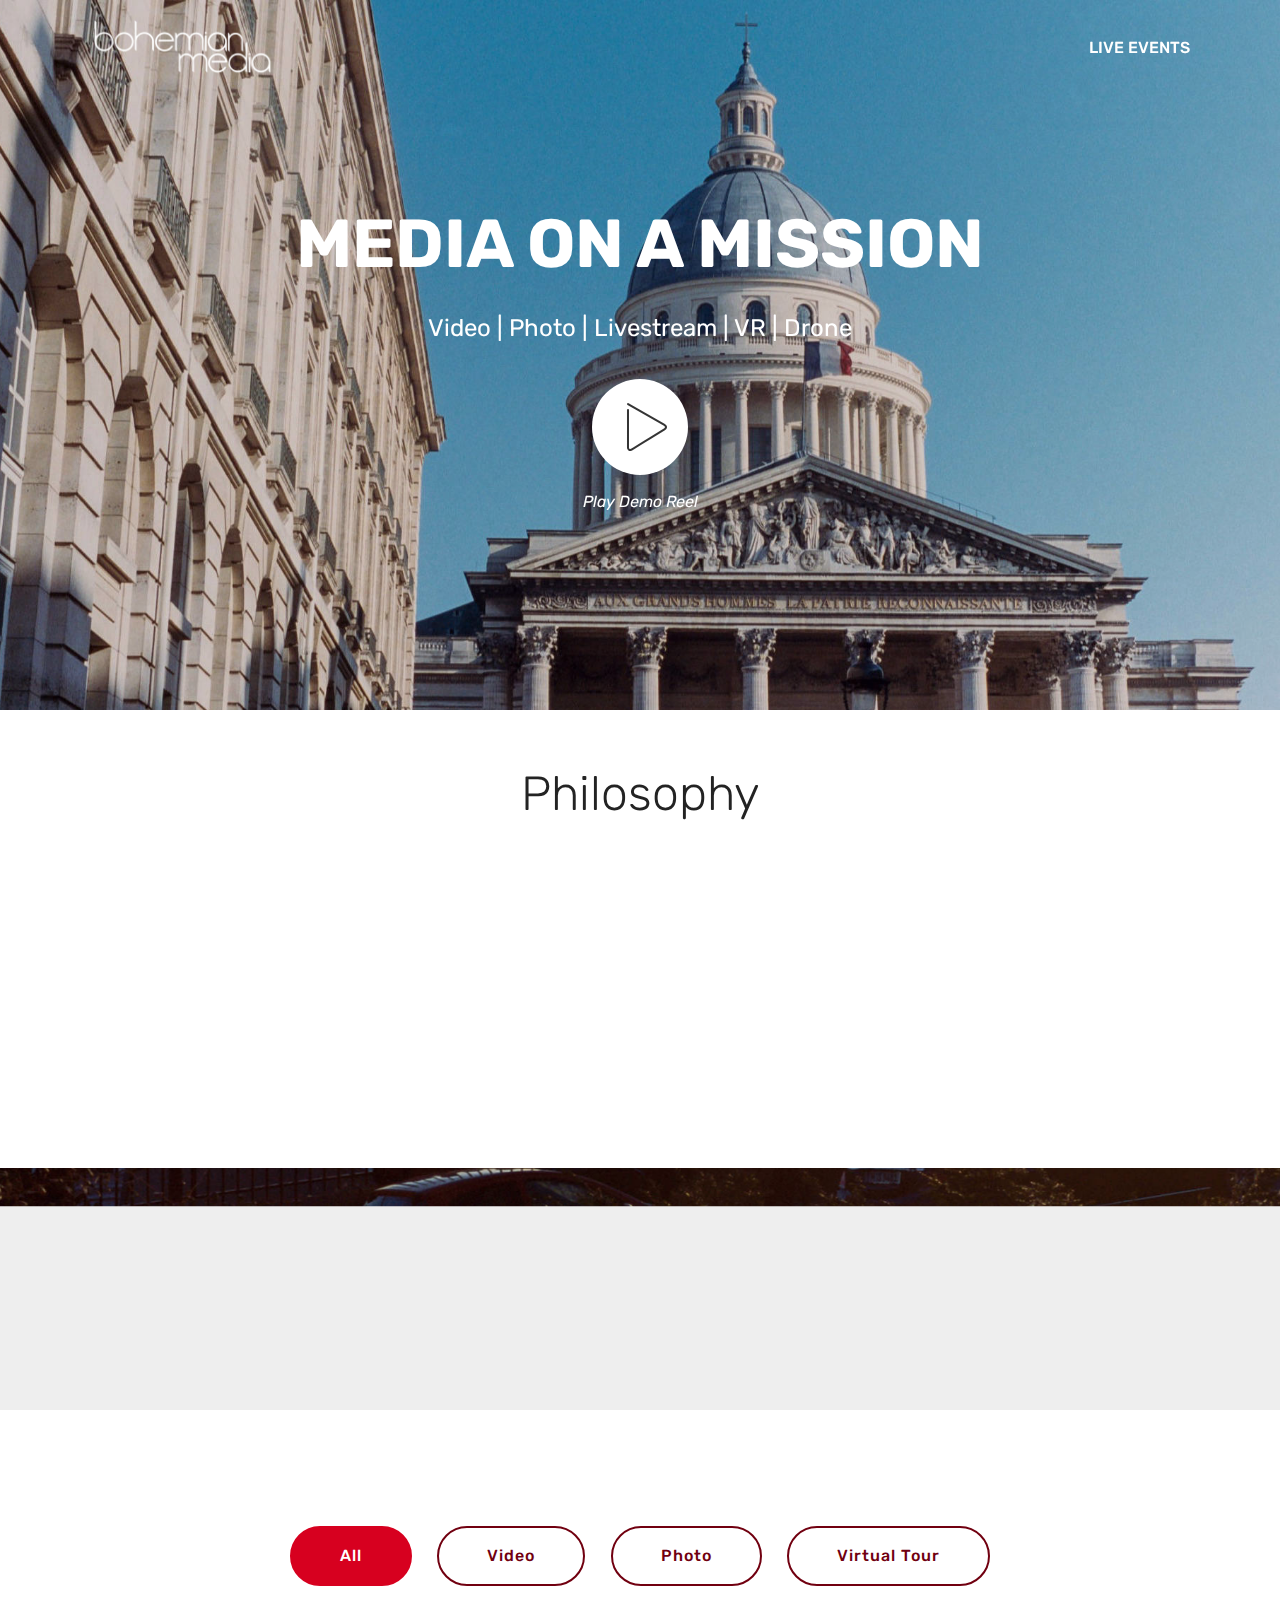
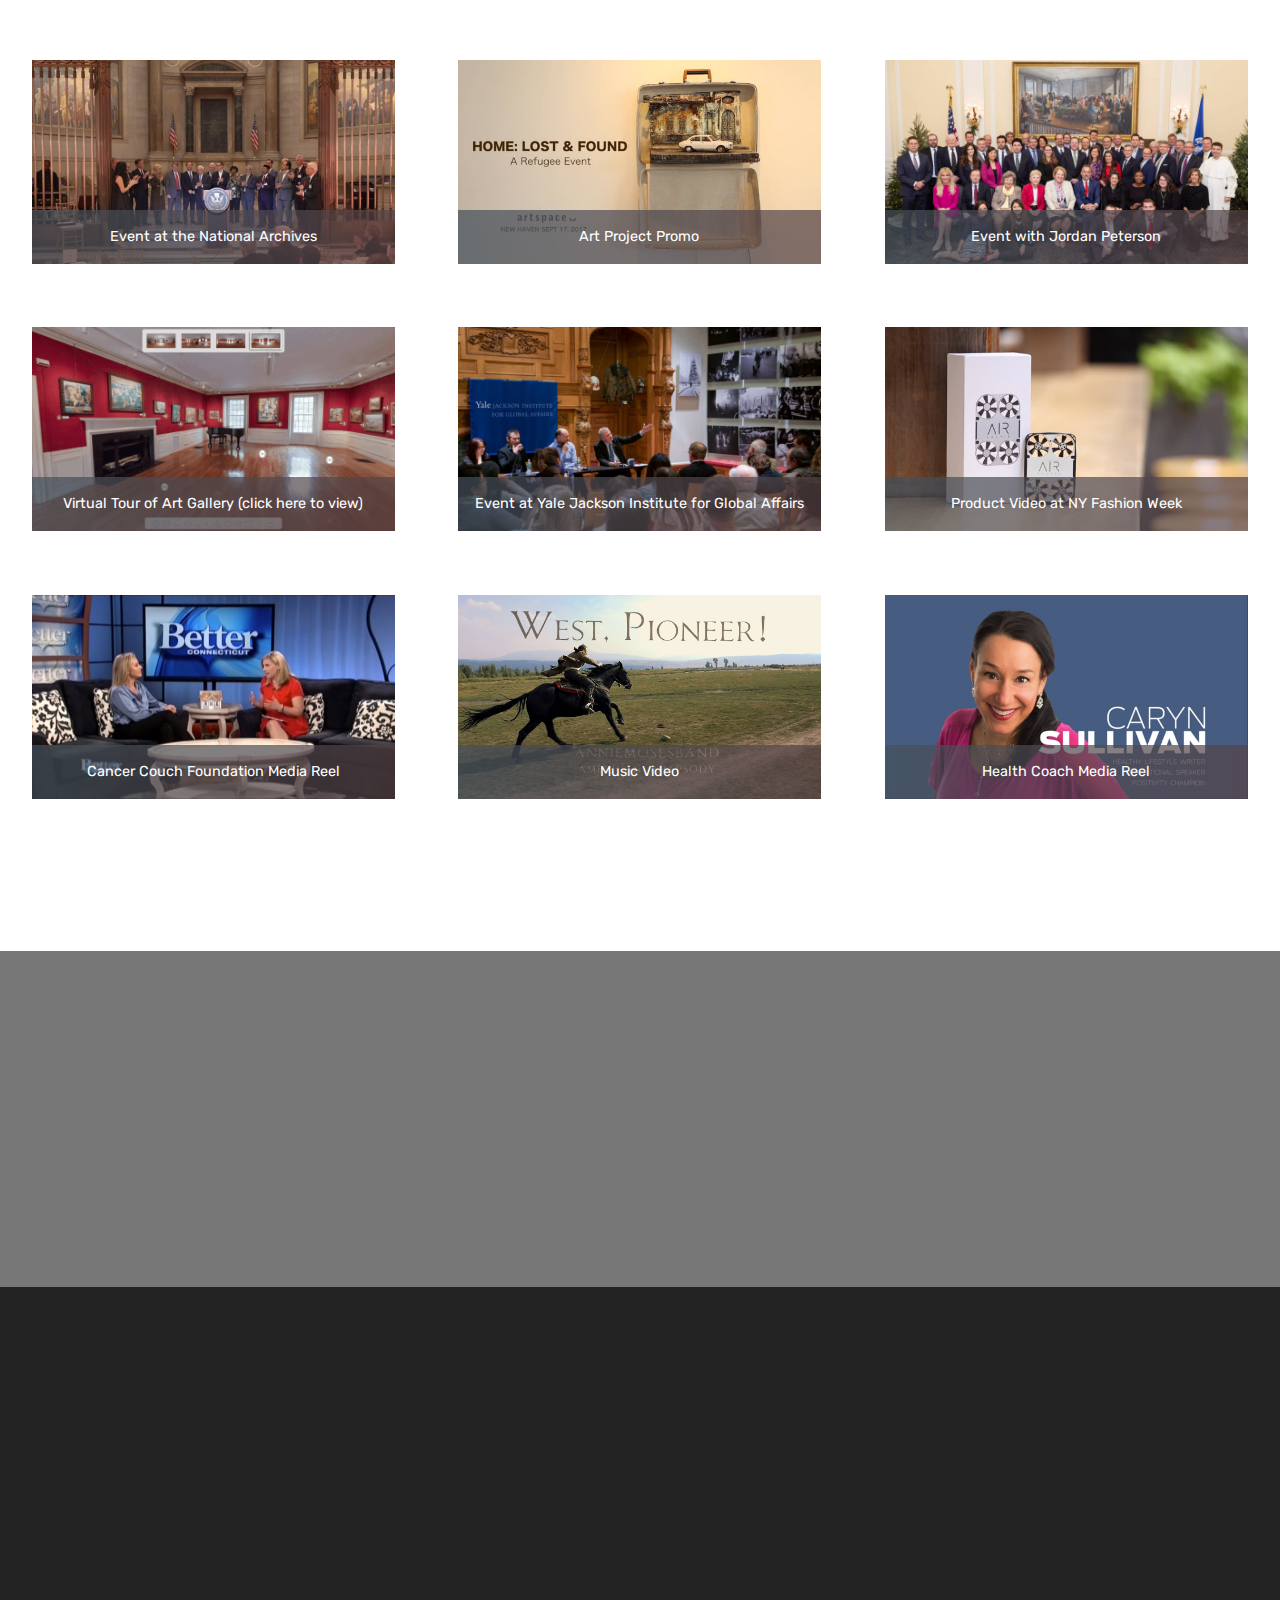
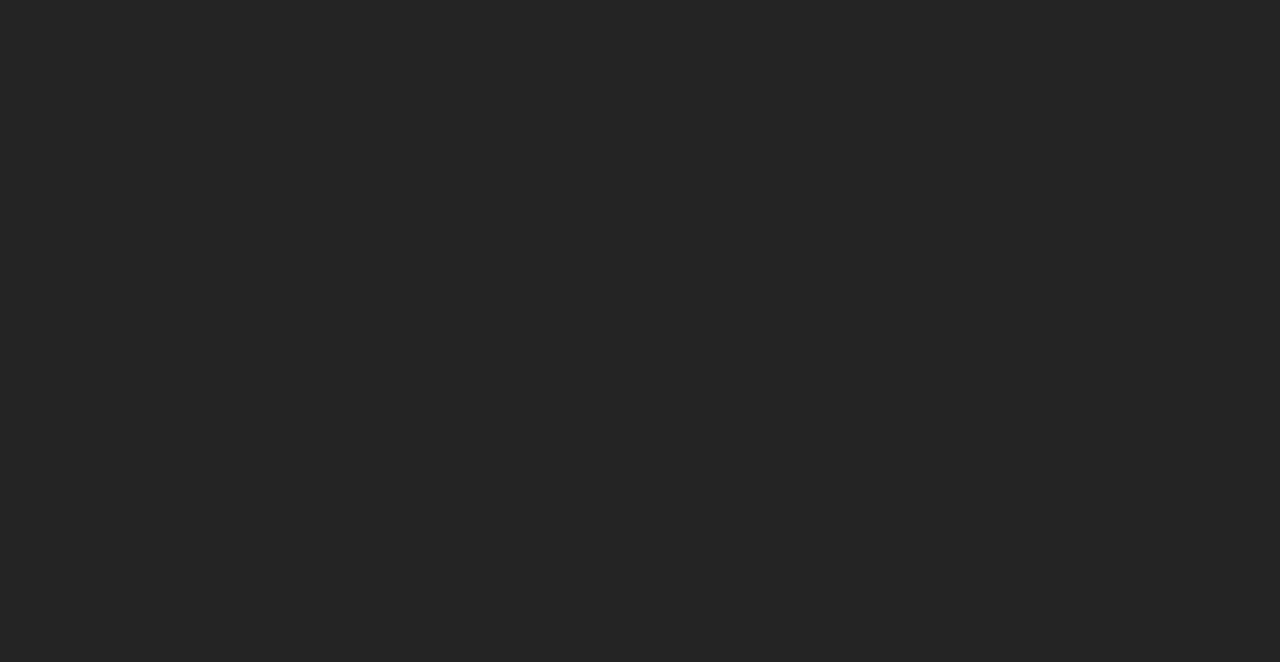
==== index.html @ 390e87e2 "First Commit" ====
<!DOCTYPE html>
<html >
<head>
  <!-- Site made with Mobirise Website Builder v4.9.5, https://mobirise.com -->
  <meta charset="UTF-8">
  <meta http-equiv="X-UA-Compatible" content="IE=edge">
  <meta name="generator" content="Mobirise v4.9.5, mobirise.com">
  <meta name="viewport" content="width=device-width, initial-scale=1, minimum-scale=1">
  <link rel="shortcut icon" href="assets/images/bohemian-media-white-m-416x162.png" type="image/x-icon">
  <meta name="description" content="">
  <title>Bohemian Media</title>
  <link rel="stylesheet" href="assets/web/assets/mobirise-icons-bold/mobirise-icons-bold.css">
  <link rel="stylesheet" href="assets/web/assets/mobirise-icons/mobirise-icons.css">
  <link rel="stylesheet" href="assets/web/assets/mobirise-icons2/mobirise2.css">
  <link rel="stylesheet" href="assets/tether/tether.min.css">
  <link rel="stylesheet" href="assets/bootstrap/css/bootstrap.min.css">
  <link rel="stylesheet" href="assets/bootstrap/css/bootstrap-grid.min.css">
  <link rel="stylesheet" href="assets/bootstrap/css/bootstrap-reboot.min.css">
  <link rel="stylesheet" href="assets/animatecss/animate.min.css">
  <link rel="stylesheet" href="assets/dropdown/css/style.css">
  <link rel="stylesheet" href="assets/socicon/css/styles.css">
  <link rel="stylesheet" href="assets/gdpr-plugin/gdpr-styles.css">
  <link rel="stylesheet" href="assets/theme/css/style.css">
  <link rel="stylesheet" href="assets/gallery/style.css">
  <link rel="stylesheet" href="assets/mobirise/css/mbr-additional.css" type="text/css">
  
  
  
</head>
<body>

<!-- Google Analytics -->
<!-- Global site tag (gtag.js) - Google Analytics -->
<script async src="https://www.googletagmanager.com/gtag/js?id=UA-124903447-1"></script>
<script>
  window.dataLayer = window.dataLayer || [];
  function gtag(){dataLayer.push(arguments);}
  gtag('js', new Date());

  gtag('config', 'UA-124903447-1');
</script>
<!-- /Google Analytics -->


  <section class="menu cid-r23tstbIUQ" once="menu" id="menu1-g">

    

    <nav class="navbar navbar-expand beta-menu navbar-dropdown align-items-center navbar-fixed-top navbar-toggleable-sm bg-color transparent">
        <button class="navbar-toggler navbar-toggler-right" type="button" data-toggle="collapse" data-target="#navbarSupportedContent" aria-controls="navbarSupportedContent" aria-expanded="false" aria-label="Toggle navigation">
            <div class="hamburger">
                <span></span>
                <span></span>
                <span></span>
                <span></span>
            </div>
        </button>
        <div class="menu-logo">
            <div class="navbar-brand">
                <span class="navbar-logo">
                    <a href="http://bohemian.media">
                         <img src="assets/images/bohemian-media-white-m-416x162.png" alt="Mobirise" title="" style="height: 5rem;">
                    </a>
                </span>
                
            </div>
        </div>
        <div class="collapse navbar-collapse" id="navbarSupportedContent">
            <ul class="navbar-nav nav-dropdown nav-right" data-app-modern-menu="true"><li class="nav-item"><a class="nav-link link text-white display-4" href="page1.html" target="_blank">LIVE EVENTS</a></li></ul>
            
        </div>
    </nav>
</section>

<section class="engine"><a href="https://mobirise.info/q">responsive website templates</a></section><section class="header8 cid-reAiSSprkL mbr-parallax-background" id="header8-o">

    

    <div class="mbr-overlay" style="opacity: 0.2; background-color: rgb(18, 5, 5);">
    </div>

    <div class="container align-center">
        <div class="row justify-content-md-center">
            <div class="mbr-white col-md-10">
                <h1 class="mbr-section-title align-center py-2 mbr-bold mbr-fonts-style display-1">MEDIA ON A MISSION</h1>
                <p class="mbr-text align-center py-2 mbr-fonts-style display-5">
                        Video | Photo | Livestream | VR | Drone</p>
                <div class="mbr-media show-modal align-center py-2" data-modal=".modalWindow">
                         <span class="mbr-iconfont mbri-play"></span>
                </div>
                <div class="icon-description align-center font-italic pb-3 mbr-fonts-style display-7">
                        Play Demo Reel</div>
                
            </div>
        </div>
    </div>
    <div>
        <div class="modalWindow" style="display: none;">
            <div class="modalWindow-container">
                <div class="modalWindow-video-container">
                    <div class="modalWindow-video">
                        <iframe width="100%" height="100%" frameborder="0" allowfullscreen="1" data-src="https://vimeo.com/287536852"></iframe>
                    </div>
                    <a class="close" role="button" data-dismiss="modal">
                        <span aria-hidden="true" class="mbri-close mbr-iconfont closeModal"></span>
                        <span class="sr-only">Close</span>
                    </a>
                </div>
            </div>
        </div>
    </div>
</section>

<section class="mbr-section content4 cid-reAteFRHBM" id="content4-p">

    

    <div class="container">
        <div class="media-container-row">
            <div class="title col-12 col-md-8">
                <h2 class="align-center pb-3 mbr-fonts-style display-2">
                    Philosophy</h2>
                
                
            </div>
        </div>
    </div>
</section>

<section class="mbr-section article content1 cid-reCIYVnm8n" id="content1-o">
    
     

    <div class="container">
        <div class="media-container-row">
            <div class="mbr-text col-12 col-md-8 mbr-fonts-style display-7"><p>
                <strong> Great architects</strong>&nbsp;approach each building as a total work of art, where every part is tuned to contribute to the whole – &nbsp;down to the last doorknob. The same is true of filmmakers. Every second of runtime will either reinforce or undermine a film's core message. There is no room for technical errors: audio must be clean and well mixed; exposure must be correct; and color must be consistent. Taken together, every part must serve the whole from the composition of every shot to the rate of cutting, to the sweep of the music. The mastery of filmmaking, then, is the ability to focus on each aspect of the film without occluding the total view of their ensemble.</p></div>
        </div>
    </div>
</section>

<section class="mbr-section content5 cid-reAzquNVSE mbr-parallax-background" id="content5-r">

    

    

    <div class="container">
        <div class="media-container-row">
            <div class="title col-12 col-md-8">
                <h2 class="align-center mbr-bold mbr-white pb-3 mbr-fonts-style display-1">
                    PORTFOLIO</h2>
                
                
                
            </div>
        </div>
    </div>
</section>

<section class="mbr-gallery mbr-slider-carousel cid-r23xBdsDjP" id="gallery3-k">

    

    <div>
        <div><!-- Filter --><div class="mbr-gallery-filter container gallery-filter-active"><ul buttons="0"><li class="mbr-gallery-filter-all"><a class="btn btn-md btn-primary-outline active display-7" href="">All</a></li></ul></div><!-- Gallery --><div class="mbr-gallery-row"><div class="mbr-gallery-layout-default"><div><div><div class="mbr-gallery-item mbr-gallery-item--p4 video-slide" data-video-url="https://player.vimeo.com/video/304505283?title=0&amp;byline=0&amp;portrait=0" data-tags="Video"><div href="#lb-gallery3-k" data-slide-to="0" data-toggle="modal"><div></div><img alt="" src="assets/images/mobirise201908-1114532019-0-2-13-9-50.jpg"><span class="icon-video"></span><span class="mbr-gallery-title mbr-fonts-style display-7">Event at the National Archives</span></div></div><div class="mbr-gallery-item mbr-gallery-item--p4 video-slide" data-video-url="https://vimeo.com/287539675" data-tags="Video"><div href="#lb-gallery3-k" data-slide-to="1" data-toggle="modal"><div></div><img alt="" src="assets/images/2018-7-4-20-33-5-433578.jpg"><span class="icon-video"></span><span class="mbr-gallery-title mbr-fonts-style display-7">Art Project Promo</span></div></div><div class="mbr-gallery-item mbr-gallery-item--p4" data-video-url="false" data-tags="Photo"><div href="#lb-gallery3-k" data-slide-to="2" data-toggle="modal"><img src="assets/images/peterson-group-1-2000x1333-800x450.jpg" alt="" title=""><span class="icon-focus"></span><span class="mbr-gallery-title mbr-fonts-style display-7">Event with Jordan Peterson</span></div></div><div class="mbr-gallery-item mbr-gallery-item--p4" data-video-url="false" data-tags="Virtual Tour"><div href="#lb-gallery3-k" data-slide-to="3" data-toggle="modal"><img src="assets/images/screen-shot-2018-08-31-at-3.13.46-pm-1266x707-800x450.png" alt="" title=""><span class="icon-focus"></span><span class="mbr-gallery-title mbr-fonts-style display-7"><a href="http://svac.davidjoelpratt.com/" target="_blank" class="text-white">Virtual Tour of Art Gallery (click here to view)</a></span></div></div><div class="mbr-gallery-item mbr-gallery-item--p4" data-video-url="false" data-tags="Photo"><div href="#lb-gallery3-k" data-slide-to="4" data-toggle="modal"><img src="assets/images/yale-2-2000x1333-800x450.jpg" alt="" title=""><span class="icon-focus"></span><span class="mbr-gallery-title mbr-fonts-style display-7">Event at Yale Jackson Institute for Global Affairs</span></div></div><div class="mbr-gallery-item mbr-gallery-item--p4 video-slide" data-video-url="https://vimeo.com/287539448" data-tags="Video"><div href="#lb-gallery3-k" data-slide-to="5" data-toggle="modal"><div></div><img alt="" src="assets/images/2018-7-4-20-32-38-913339.jpg"><span class="icon-video"></span><span class="mbr-gallery-title mbr-fonts-style display-7">Product Video at NY Fashion Week</span></div></div><div class="mbr-gallery-item mbr-gallery-item--p4 video-slide" data-video-url="https://vimeo.com/295437249" data-tags="Video"><div href="#lb-gallery3-k" data-slide-to="6" data-toggle="modal"><div></div><img alt="" src="assets/images/mobirise201908-1114532019-0-2-21-55-32.jpg"><span class="icon-video"></span><span class="mbr-gallery-title mbr-fonts-style display-7">Cancer Couch Foundation Media Reel<br></span></div></div><div class="mbr-gallery-item mbr-gallery-item--p4 video-slide" data-video-url="https://www.youtube.com/watch?v=4Ghvgft8qNU" data-tags="Video"><div href="#lb-gallery3-k" data-slide-to="7" data-toggle="modal"><div></div><img alt="" src="assets/images/mobirise201908-1114532019-0-2-22-9-18.jpg"><span class="icon-video"></span><span class="mbr-gallery-title mbr-fonts-style display-7">Music Video</span></div></div><div class="mbr-gallery-item mbr-gallery-item--p4 video-slide" data-video-url="https://vimeo.com/287540379" data-tags="Video"><div href="#lb-gallery3-k" data-slide-to="8" data-toggle="modal"><div></div><img alt="" src="assets/images/2018-7-4-20-33-28-726862.jpg"><span class="icon-video"></span><span class="mbr-gallery-title mbr-fonts-style display-7">Health Coach Media Reel</span></div></div></div></div><div class="clearfix"></div></div></div><!-- Lightbox --><div data-app-prevent-settings="" class="mbr-slider modal fade carousel slide" tabindex="-1" data-keyboard="true" data-interval="false" id="lb-gallery3-k"><div class="modal-dialog"><div class="modal-content"><div class="modal-body"><div class="carousel-inner"><div class="carousel-item video-container"><img src="assets/images/gallery00.jpg" alt="" title=""></div><div class="carousel-item video-container"><img src="assets/images/gallery02.jpg" alt="" title=""></div><div class="carousel-item"><img src="assets/images/peterson-group-1-2000x1333.jpg" alt="" title=""></div><div class="carousel-item"><img src="assets/images/screen-shot-2018-08-31-at-3.13.46-pm-1266x707.png" alt="" title=""></div><div class="carousel-item active"><img src="assets/images/yale-2-2000x1333.jpg" alt="" title=""></div><div class="carousel-item video-container"><img src="assets/images/gallery01.jpg" alt="" title=""></div><div class="carousel-item video-container"><img src="assets/images/peterson-group-1-2000x1333.jpg" alt="" title=""></div><div class="carousel-item video-container"><img src="assets/images/gallery05.jpg" alt="" title=""></div><div class="carousel-item video-container"><img src="assets/images/gallery03.jpg" alt="" title=""></div></div><a class="carousel-control carousel-control-prev" role="button" data-slide="prev" href="#lb-gallery3-k"><span class="mbri-left mbr-iconfont" aria-hidden="true"></span><span class="sr-only">Previous</span></a><a class="carousel-control carousel-control-next" role="button" data-slide="next" href="#lb-gallery3-k"><span class="mbri-right mbr-iconfont" aria-hidden="true"></span><span class="sr-only">Next</span></a><a class="close" href="#" role="button" data-dismiss="modal"><span class="sr-only">Close</span></a></div></div></div></div></div>
    </div>

</section>

<section class="header8 cid-rhjdFvvxyq mbr-parallax-background" id="header8-p">

    

    <div class="mbr-overlay" style="opacity: 0.5; background-color: rgb(0, 0, 0);">
    </div>

    <div class="container align-center">
        <div class="row justify-content-md-center">
            <div class="mbr-white col-md-10">
                <h1 class="mbr-section-title align-center py-2 mbr-bold mbr-fonts-style display-2">
                        SEE HOW OUR RATES COMPARE</h1>
                
                
                
                <div class="mbr-section-btn text-center"><a class="btn btn-md btn-primary display-4" href="https://s3.amazonaws.com/bohemian.media/Bohemian+Media+Rate+Sheet.pdf" target="_blank"><span class="mbrib-download mbr-iconfont mbr-iconfont-btn"></span>RATE SHEET</a></div>
            </div>
        </div>
    </div>
    
</section>

<section class="mbr-section form1 cid-r2kTRdXjKo" id="form1-n">

    

    
    <div class="container">
        <div class="row justify-content-center">
            <div class="title col-12 col-lg-8">
                <h2 class="mbr-section-title align-center pb-3 mbr-fonts-style display-2"><strong>
                    Contact</strong></h2>
                <h3 class="mbr-section-subtitle align-center mbr-light pb-3 mbr-fonts-style display-5">
                    We would love to work with you on your next project. Tell us about it in the form below, and we will create a personalized quote.</h3>
            </div>
        </div>
    </div>
    <div class="container">
        <div class="row justify-content-center">
            <div class="media-container-column col-lg-8" data-form-type="formoid">
                    <div data-form-alert="" hidden="">Thanks for filling out the form!</div>
            
                    <form class="mbr-form" action="https://mobirise.com/" method="post" data-form-title="Mobirise Form"><input type="hidden" name="email" data-form-email="true" value="T42TcruRWDaHLWwCVPvCvfIps0E7H1dXVVXKxOUB4N9rXA3LtvdntQiONLZ7/4fkZ1XRHHIYtN/OHIMUeVccveSlQoruHodaN7OEIskIRuJBtjAT6QrwvYpIQ6WbFlfH">
                        <div class="row row-sm-offset">
                            <div class="col-md-4 multi-horizontal" data-for="name">
                                <div class="form-group">
                                    <label class="form-control-label mbr-fonts-style display-7" for="name-form1-n">Name</label>
                                    <input type="text" class="form-control" name="name" data-form-field="Name" required="" placeholder="Name" id="name-form1-n">
                                </div>
                            </div>
                            <div class="col-md-4 multi-horizontal" data-for="email">
                                <div class="form-group">
                                    <label class="form-control-label mbr-fonts-style display-7" for="email-form1-n">Email</label>
                                    <input type="email" class="form-control" name="email" data-form-field="Email" required="" placeholder="Email" id="email-form1-n">
                                </div>
                            </div>
                            <div class="col-md-4 multi-horizontal" data-for="phone">
                                <div class="form-group">
                                    <label class="form-control-label mbr-fonts-style display-7" for="phone-form1-n">Phone</label>
                                    <input type="tel" class="form-control" name="phone" data-form-field="Phone" placeholder="Phone (optional)" id="phone-form1-n">
                                </div>
                            </div>
                        </div>
                        <div class="form-group" data-for="message">
                            <label class="form-control-label mbr-fonts-style display-7" for="message-form1-n">Message</label>
                            <textarea type="text" class="form-control" name="message" rows="7" data-form-field="Message" placeholder="Message" id="message-form1-n"></textarea>
                        </div>
            
                        <span class="input-group-btn">
                            <button href="" type="submit" class="btn btn-primary btn-form display-4">SEND FORM</button>
                        </span>
                    <span class="gdpr-block "><label><input type="checkbox" name="gdpr" id="gdpr-form1-n" required="">By continiung you agree to our <a href="terms.html">Terms of Service</a> and <a href="policy.html">Privacy Policy</a>.</label></span></form>
            </div>
        </div>
    </div>
</section>

<section once="" class="cid-rhjfzRMoQ4" id="footer7-q">

    

    

    <div class="container">
        <div class="media-container-row align-center mbr-white">
            
            <div class="row social-row">
                <div class="social-list align-right pb-2">
                    
                    
                    
                    
                    
                    
                <div class="soc-item">
                        <a href="https://vimeo.com/bohomedia" target="_blank">
                            <span class="mbr-iconfont mbr-iconfont-social socicon-vimeo socicon"></span>
                        </a>
                    </div><div class="soc-item">
                        <a href="https://www.youtube.com/channel/UCYjRgxqKxXNnij4eRXSwkDg" target="_blank">
                            <span class="mbr-iconfont mbr-iconfont-social socicon-youtube socicon"></span>
                        </a>
                    </div><div class="soc-item">
                        <a href="https://www.facebook.com/pages/Mobirise/1616226671953247" target="_blank">
                            <span class="mbr-iconfont mbr-iconfont-social socicon-instagram socicon"></span>
                        </a>
                    </div></div>
            </div>
            <div class="row row-copirayt">
                <p class="mbr-text mb-0 mbr-fonts-style mbr-white align-center display-7">
                    © Copyright 2019 Bohemian Global Inc - All Rights Reserved
                </p>
            </div>
        </div>
    </div>
</section>


  <script src="assets/web/assets/jquery/jquery.min.js"></script>
  <script src="assets/popper/popper.min.js"></script>
  <script src="assets/tether/tether.min.js"></script>
  <script src="assets/bootstrap/js/bootstrap.min.js"></script>
  <script src="assets/playervimeo/vimeo_player.js"></script>
  <script src="assets/parallax/jarallax.min.js"></script>
  <script src="assets/viewportchecker/jquery.viewportchecker.js"></script>
  <script src="assets/dropdown/js/script.min.js"></script>
  <script src="assets/touchswipe/jquery.touch-swipe.min.js"></script>
  <script src="assets/masonry/masonry.pkgd.min.js"></script>
  <script src="assets/imagesloaded/imagesloaded.pkgd.min.js"></script>
  <script src="assets/bootstrapcarouselswipe/bootstrap-carousel-swipe.js"></script>
  <script src="assets/vimeoplayer/jquery.mb.vimeo_player.js"></script>
  <script src="assets/smoothscroll/smooth-scroll.js"></script>
  <script src="assets/theme/js/script.js"></script>
  <script src="assets/slidervideo/script.js"></script>
  <script src="assets/gallery/player.min.js"></script>
  <script src="assets/gallery/script.js"></script>
  <script src="assets/formoid/formoid.min.js"></script>
  
  
  <input name="animation" type="hidden">
  </body>
</html>
---- assets/web/assets/mobirise-icons-bold/mobirise-icons-bold.css ----
@font-face {
  font-family: 'mobirise-icons-bold';
  src:  url('mobirise-icons-bold.eot?m1l4yr');
  src:  url('mobirise-icons-bold.eot?m1l4yr#iefix') format('embedded-opentype'),
    url('mobirise-icons-bold.ttf?m1l4yr') format('truetype'),
    url('mobirise-icons-bold.woff?m1l4yr') format('woff'),
    url('mobirise-icons-bold.svg?m1l4yr#mobirise-icons-bold') format('svg');
  font-weight: normal;
  font-style: normal;
}

[class^="mbrib-"], [class*="mbrib-"] {
  /* use !important to prevent issues with browser extensions that change fonts */
  font-family: 'mobirise-icons-bold' !important;
  speak: none;
  font-style: normal;
  font-weight: normal;
  font-variant: normal;
  text-transform: none;
  line-height: 1;

  /* Better Font Rendering =========== */
  -webkit-font-smoothing: antialiased;
  -moz-osx-font-smoothing: grayscale;
}

.mbrib-add-submenu:before {
  content: "\e900";
}
.mbrib-alert:before {
  content: "\e901";
}
.mbrib-align-center:before {
  content: "\e902";
}
.mbrib-align-justify:before {
  content: "\e903";
}
.mbrib-align-left:before {
  content: "\e904";
}
.mbrib-align-right:before {
  content: "\e905";
}
.mbrib-android:before {
  content: "\e906";
}
.mbrib-apple:before {
  content: "\e907";
}
.mbrib-arrow-down:before {
  content: "\e908";
}
.mbrib-arrow-next:before {
  content: "\e909";
}
.mbrib-arrow-prev:before {
  content: "\e90a";
}
.mbrib-arrow-up:before {
  content: "\e90b";
}
.mbrib-bold:before {
  content: "\e90c";
}
.mbrib-bookmark:before {
  content: "\e90d";
}
.mbrib-bootstrap:before {
  content: "\e90e";
}
.mbrib-briefcase:before {
  content: "\e90f";
}
.mbrib-browse:before {
  content: "\e910";
}
.mbrib-bulleted-list:before {
  content: "\e911";
}
.mbrib-calendar:before {
  content: "\e912";
}
.mbrib-camera:before {
  content: "\e913";
}
.mbrib-cart-add:before {
  content: "\e914";
}
.mbrib-cart-full:before {
  content: "\e915";
}
.mbrib-cash:before {
  content: "\e916";
}
.mbrib-change-style:before {
  content: "\e917";
}
.mbrib-chat:before {
  content: "\e918";
}
.mbrib-clock:before {
  content: "\e919";
}
.mbrib-close:before {
  content: "\e91a";
}
.mbrib-cloud:before {
  content: "\e91b";
}
.mbrib-code:before {
  content: "\e91c";
}
.mbrib-contact-form:before {
  content: "\e91d";
}
.mbrib-credit-card:before {
  content: "\e91e";
}
.mbrib-cursor-click:before {
  content: "\e91f";
}
.mbrib-cust-feedback:before {
  content: "\e920";
}
.mbrib-database:before {
  content: "\e921";
}
.mbrib-delivery:before {
  content: "\e922";
}
.mbrib-desktop:before {
  content: "\e923";
}
.mbrib-devices:before {
  content: "\e924";
}
.mbrib-down:before {
  content: "\e925";
}
.mbrib-download:before {
  content: "\e926";
}
.mbrib-drag-n-drop:before {
  content: "\e927";
}
.mbrib-drag-n-drop2:before {
  content: "\e928";
}
.mbrib-edit:before {
  content: "\e929";
}
.mbrib-edit2:before {
  content: "\e92a";
}
.mbrib-error:before {
  content: "\e92b";
}
.mbrib-extension:before {
  content: "\e92c";
}
.mbrib-features:before {
  content: "\e92d";
}
.mbrib-file:before {
  content: "\e92e";
}
.mbrib-flag:before {
  content: "\e92f";
}
.mbrib-folder:before {
  content: "\e930";
}
.mbrib-gift:before {
  content: "\e931";
}
.mbrib-github:before {
  content: "\e932";
}
.mbrib-globe-2:before {
  content: "\e933";
}
.mbrib-globe:before {
  content: "\e934";
}
.mbrib-growing-chart:before {
  content: "\e935";
}
.mbrib-hearth:before {
  content: "\e936";
}
.mbrib-help:before {
  content: "\e937";
}
.mbrib-home:before {
  content: "\e938";
}
.mbrib-hot-cup:before {
  content: "\e939";
}
.mbrib-idea:before {
  content: "\e93a";
}
.mbrib-image-gallery:before {
  content: "\e93b";
}
.mbrib-image-slider:before {
  content: "\e93c";
}
.mbrib-info:before {
  content: "\e93d";
}
.mbrib-italic:before {
  content: "\e93e";
}
.mbrib-key:before {
  content: "\e93f";
}
.mbrib-laptop:before {
  content: "\e940";
}
.mbrib-layers:before {
  content: "\e941";
}
.mbrib-left-right:before {
  content: "\e942";
}
.mbrib-left:before {
  content: "\e943";
}
.mbrib-letter:before {
  content: "\e944";
}
.mbrib-like:before {
  content: "\e945";
}
.mbrib-link:before {
  content: "\e946";
}
.mbrib-lock:before {
  content: "\e947";
}
.mbrib-login:before {
  content: "\e948";
}
.mbrib-logout:before {
  content: "\e949";
}
.mbrib-magic-stick:before {
  content: "\e94a";
}
.mbrib-map-pin:before {
  content: "\e94b";
}
.mbrib-menu:before {
  content: "\e94c";
}
.mbrib-mobile:before {
  content: "\e94d";
}
.mbrib-mobile2:before {
  content: "\e94e";
}
.mbrib-mobirise:before {
  content: "\e94f";
}
.mbrib-more-horizontal:before {
  content: "\e950";
}
.mbrib-more-vertical:before {
  content: "\e951";
}
.mbrib-music:before {
  content: "\e952";
}
.mbrib-new-file:before {
  content: "\e953";
}
.mbrib-numbered-list:before {
  content: "\e954";
}
.mbrib-opened-folder:before {
  content: "\e955";
}
.mbrib-pages:before {
  content: "\e956";
}
.mbrib-paper-plane:before {
  content: "\e957";
}
.mbrib-paperclip:before {
  content: "\e958";
}
.mbrib-photo:before {
  content: "\e959";
}
.mbrib-photos:before {
  content: "\e95a";
}
.mbrib-pin:before {
  content: "\e95b";
}
.mbrib-play:before {
  content: "\e95c";
}
.mbrib-plus:before {
  content: "\e95d";
}
.mbrib-preview:before {
  content: "\e95e";
}
.mbrib-print:before {
  content: "\e95f";
}
.mbrib-protect:before {
  content: "\e960";
}
.mbrib-question:before {
  content: "\e961";
}
.mbrib-quote-left:before {
  content: "\e962";
}
.mbrib-quote-right:before {
  content: "\e963";
}
.mbrib-redo:before {
  content: "\e964";
}
.mbrib-refresh:before {
  content: "\e965";
}
.mbrib-responsive:before {
  content: "\e966";
}
.mbrib-right:before {
  content: "\e967";
}
.mbrib-rocket:before {
  content: "\e968";
}
.mbrib-sad-face:before {
  content: "\e969";
}
.mbrib-sale:before {
  content: "\e96a";
}
.mbrib-save:before {
  content: "\e96b";
}
.mbrib-search:before {
  content: "\e96c";
}
.mbrib-setting:before {
  content: "\e96d";
}
.mbrib-setting2:before {
  content: "\e96e";
}
.mbrib-setting3:before {
  content: "\e96f";
}
.mbrib-share:before {
  content: "\e970";
}
.mbrib-shopping-bag:before {
  content: "\e971";
}
.mbrib-shopping-basket:before {
  content: "\e972";
}
.mbrib-shopping-cart:before {
  content: "\e973";
}
.mbrib-sites:before {
  content: "\e974";
}
.mbrib-smile-face:before {
  content: "\e975";
}
.mbrib-speed:before {
  content: "\e976";
}
.mbrib-star:before {
  content: "\e977";
}
.mbrib-success:before {
  content: "\e978";
}
.mbrib-sun:before {
  content: "\e979";
}
.mbrib-sun2:before {
  content: "\e97a";
}
.mbrib-tablet-vertical:before {
  content: "\e97b";
}
.mbrib-tablet:before {
  content: "\e97c";
}
.mbrib-target:before {
  content: "\e97d";
}
.mbrib-timer:before {
  content: "\e97e";
}
.mbrib-to-ftp:before {
  content: "\e97f";
}
.mbrib-to-local-drive:before {
  content: "\e980";
}
.mbrib-touch-swipe:before {
  content: "\e981";
}
.mbrib-touch:before {
  content: "\e982";
}
.mbrib-trash:before {
  content: "\e983";
}
.mbrib-underline:before {
  content: "\e984";
}
.mbrib-undo:before {
  content: "\e985";
}
.mbrib-unlink:before {
  content: "\e986";
}
.mbrib-unlock:before {
  content: "\e987";
}
.mbrib-up-down:before {
  content: "\e988";
}
.mbrib-up:before {
  content: "\e989";
}
.mbrib-update:before {
  content: "\e98a";
}
.mbrib-upload:before {
  content: "\e98b";
}
.mbrib-user:before {
  content: "\e98c";
}
.mbrib-user2:before {
  content: "\e98d";
}
.mbrib-users:before {
  content: "\e98e";
}
.mbrib-video-play:before {
  content: "\e98f";
}
.mbrib-video:before {
  content: "\e990";
}
.mbrib-watch:before {
  content: "\e991";
}
.mbrib-website-theme:before {
  content: "\e992";
}
.mbrib-wifi:before {
  content: "\e993";
}
.mbrib-windows:before {
  content: "\e994";
}
.mbrib-zoom-out:before {
  content: "\e995";
}
---- assets/web/assets/mobirise-icons/mobirise-icons.css ----
@font-face {
  font-family: 'MobiriseIcons';
  src:  url('mobirise-icons.eot?spat4u');
  src:  url('mobirise-icons.eot?spat4u#iefix') format('embedded-opentype'),
    url('mobirise-icons.ttf?spat4u') format('truetype'),
    url('mobirise-icons.woff?spat4u') format('woff'),
    url('mobirise-icons.svg?spat4u#MobiriseIcons') format('svg');
  font-weight: normal;
  font-style: normal;
}

[class^="mbri-"], [class*=" mbri-"] {
  /* use !important to prevent issues with browser extensions that change fonts */
  font-family: MobiriseIcons !important;
  speak: none;
  font-style: normal;
  font-weight: normal;
  font-variant: normal;
  text-transform: none;
  line-height: 1;

  /* Better Font Rendering =========== */
  -webkit-font-smoothing: antialiased;
  -moz-osx-font-smoothing: grayscale;
}

.mbri-add-submenu:before {
  content: "\e900";
}
.mbri-alert:before {
  content: "\e901";
}
.mbri-align-center:before {
  content: "\e902";
}
.mbri-align-justify:before {
  content: "\e903";
}
.mbri-align-left:before {
  content: "\e904";
}
.mbri-align-right:before {
  content: "\e905";
}
.mbri-android:before {
  content: "\e906";
}
.mbri-apple:before {
  content: "\e907";
}
.mbri-arrow-down:before {
  content: "\e908";
}
.mbri-arrow-next:before {
  content: "\e909";
}
.mbri-arrow-prev:before {
  content: "\e90a";
}
.mbri-arrow-up:before {
  content: "\e90b";
}
.mbri-bold:before {
  content: "\e90c";
}
.mbri-bookmark:before {
  content: "\e90d";
}
.mbri-bootstrap:before {
  content: "\e90e";
}
.mbri-briefcase:before {
  content: "\e90f";
}
.mbri-browse:before {
  content: "\e910";
}
.mbri-bulleted-list:before {
  content: "\e911";
}
.mbri-calendar:before {
  content: "\e912";
}
.mbri-camera:before {
  content: "\e913";
}
.mbri-cart-add:before {
  content: "\e914";
}
.mbri-cart-full:before {
  content: "\e915";
}
.mbri-cash:before {
  content: "\e916";
}
.mbri-change-style:before {
  content: "\e917";
}
.mbri-chat:before {
  content: "\e918";
}
.mbri-clock:before {
  content: "\e919";
}
.mbri-close:before {
  content: "\e91a";
}
.mbri-cloud:before {
  content: "\e91b";
}
.mbri-code:before {
  content: "\e91c";
}
.mbri-contact-form:before {
  content: "\e91d";
}
.mbri-credit-card:before {
  content: "\e91e";
}
.mbri-cursor-click:before {
  content: "\e91f";
}
.mbri-cust-feedback:before {
  content: "\e920";
}
.mbri-database:before {
  content: "\e921";
}
.mbri-delivery:before {
  content: "\e922";
}
.mbri-desktop:before {
  content: "\e923";
}
.mbri-devices:before {
  content: "\e924";
}
.mbri-down:before {
  content: "\e925";
}
.mbri-download:before {
  content: "\e989";
}
.mbri-drag-n-drop:before {
  content: "\e927";
}
.mbri-drag-n-drop2:before {
  content: "\e928";
}
.mbri-edit:before {
  content: "\e929";
}
.mbri-edit2:before {
  content: "\e92a";
}
.mbri-error:before {
  content: "\e92b";
}
.mbri-extension:before {
  content: "\e92c";
}
.mbri-features:before {
  content: "\e92d";
}
.mbri-file:before {
  content: "\e92e";
}
.mbri-flag:before {
  content: "\e92f";
}
.mbri-folder:before {
  content: "\e930";
}
.mbri-gift:before {
  content: "\e931";
}
.mbri-github:before {
  content: "\e932";
}
.mbri-globe:before {
  content: "\e933";
}
.mbri-globe-2:before {
  content: "\e934";
}
.mbri-growing-chart:before {
  content: "\e935";
}
.mbri-hearth:before {
  content: "\e936";
}
.mbri-help:before {
  content: "\e937";
}
.mbri-home:before {
  content: "\e938";
}
.mbri-hot-cup:before {
  content: "\e939";
}
.mbri-idea:before {
  content: "\e93a";
}
.mbri-image-gallery:before {
  content: "\e93b";
}
.mbri-image-slider:before {
  content: "\e93c";
}
.mbri-info:before {
  content: "\e93d";
}
.mbri-italic:before {
  content: "\e93e";
}
.mbri-key:before {
  content: "\e93f";
}
.mbri-laptop:before {
  content: "\e940";
}
.mbri-layers:before {
  content: "\e941";
}
.mbri-left-right:before {
  content: "\e942";
}
.mbri-left:before {
  content: "\e943";
}
.mbri-letter:before {
  content: "\e944";
}
.mbri-like:before {
  content: "\e945";
}
.mbri-link:before {
  content: "\e946";
}
.mbri-lock:before {
  content: "\e947";
}
.mbri-login:before {
  content: "\e948";
}
.mbri-logout:before {
  content: "\e949";
}
.mbri-magic-stick:before {
  content: "\e94a";
}
.mbri-map-pin:before {
  content: "\e94b";
}
.mbri-menu:before {
  content: "\e94c";
}
.mbri-mobile:before {
  content: "\e94d";
}
.mbri-mobile2:before {
  content: "\e94e";
}
.mbri-mobirise:before {
  content: "\e94f";
}
.mbri-more-horizontal:before {
  content: "\e950";
}
.mbri-more-vertical:before {
  content: "\e951";
}
.mbri-music:before {
  content: "\e952";
}
.mbri-new-file:before {
  content: "\e953";
}
.mbri-numbered-list:before {
  content: "\e954";
}
.mbri-opened-folder:before {
  content: "\e955";
}
.mbri-pages:before {
  content: "\e956";
}
.mbri-paper-plane:before {
  content: "\e957";
}
.mbri-paperclip:before {
  content: "\e958";
}
.mbri-photo:before {
  content: "\e959";
}
.mbri-photos:before {
  content: "\e95a";
}
.mbri-pin:before {
  content: "\e95b";
}
.mbri-play:before {
  content: "\e95c";
}
.mbri-plus:before {
  content: "\e95d";
}
.mbri-preview:before {
  content: "\e95e";
}
.mbri-print:before {
  content: "\e95f";
}
.mbri-protect:before {
  content: "\e960";
}
.mbri-question:before {
  content: "\e961";
}
.mbri-quote-left:before {
  content: "\e962";
}
.mbri-quote-right:before {
  content: "\e963";
}
.mbri-refresh:before {
  content: "\e964";
}
.mbri-responsive:before {
  content: "\e965";
}
.mbri-right:before {
  content: "\e966";
}
.mbri-rocket:before {
  content: "\e967";
}
.mbri-sad-face:before {
  content: "\e968";
}
.mbri-sale:before {
  content: "\e969";
}
.mbri-save:before {
  content: "\e96a";
}
.mbri-search:before {
  content: "\e96b";
}
.mbri-setting:before {
  content: "\e96c";
}
.mbri-setting2:before {
  content: "\e96d";
}
.mbri-setting3:before {
  content: "\e96e";
}
.mbri-share:before {
  content: "\e96f";
}
.mbri-shopping-bag:before {
  content: "\e970";
}
.mbri-shopping-basket:before {
  content: "\e971";
}
.mbri-shopping-cart:before {
  content: "\e972";
}
.mbri-sites:before {
  content: "\e973";
}
.mbri-smile-face:before {
  content: "\e974";
}
.mbri-speed:before {
  content: "\e975";
}
.mbri-star:before {
  content: "\e976";
}
.mbri-success:before {
  content: "\e977";
}
.mbri-sun:before {
  content: "\e978";
}
.mbri-sun2:before {
  content: "\e979";
}
.mbri-tablet:before {
  content: "\e97a";
}
.mbri-tablet-vertical:before {
  content: "\e97b";
}
.mbri-target:before {
  content: "\e97c";
}
.mbri-timer:before {
  content: "\e97d";
}
.mbri-to-ftp:before {
  content: "\e97e";
}
.mbri-to-local-drive:before {
  content: "\e97f";
}
.mbri-touch-swipe:before {
  content: "\e980";
}
.mbri-touch:before {
  content: "\e981";
}
.mbri-trash:before {
  content: "\e982";
}
.mbri-underline:before {
  content: "\e983";
}
.mbri-unlink:before {
  content: "\e984";
}
.mbri-unlock:before {
  content: "\e985";
}
.mbri-up-down:before {
  content: "\e986";
}
.mbri-up:before {
  content: "\e987";
}
.mbri-update:before {
  content: "\e988";
}
.mbri-upload:before {
 content: "\e926"; 
}
.mbri-user:before {
  content: "\e98a";
}
.mbri-user2:before {
  content: "\e98b";
}
.mbri-users:before {
  content: "\e98c";
}
.mbri-video:before {
  content: "\e98d";
}
.mbri-video-play:before {
  content: "\e98e";
}
.mbri-watch:before {
  content: "\e98f";
}
.mbri-website-theme:before {
  content: "\e990";
}
.mbri-wifi:before {
  content: "\e991";
}
.mbri-windows:before {
  content: "\e992";
}
.mbri-zoom-out:before {
  content: "\e993";
}
.mbri-redo:before {
  content: "\e994";
}
.mbri-undo:before {
  content: "\e995";
}
---- assets/web/assets/mobirise-icons2/mobirise2.css ----
@font-face {
  font-family: 'Moririse2';
  src:  url('mobirise2.eot?f2bix4');
  src:  url('mobirise2.eot?f2bix4#iefix') format('embedded-opentype'),
    url('mobirise2.ttf?f2bix4') format('truetype'),
    url('mobirise2.woff?f2bix4') format('woff'),
    url('mobirise2.svg?f2bix4#mobirise2') format('svg');
  font-weight: normal;
  font-style: normal;
}

[class^="mobi-"], [class*=" mobi-"] {
  /* use !important to prevent issues with browser extensions that change fonts */
  font-family: 'Moririse2' !important;
  speak: none;
  font-style: normal;
  font-weight: normal;
  font-variant: normal;
  text-transform: none;
  line-height: 1;

  /* Better Font Rendering =========== */
  -webkit-font-smoothing: antialiased;
  -moz-osx-font-smoothing: grayscale;
}

.mobi-mbri-add-submenu:before {
  content: "\e900";
}
.mobi-mbri-alert:before {
  content: "\e901";
}
.mobi-mbri-align-center:before {
  content: "\e902";
}
.mobi-mbri-align-justify:before {
  content: "\e903";
}
.mobi-mbri-align-left:before {
  content: "\e904";
}
.mobi-mbri-align-right:before {
  content: "\e905";
}
.mobi-mbri-android:before {
  content: "\e906";
}
.mobi-mbri-apple:before {
  content: "\e907";
}
.mobi-mbri-arrow-down:before {
  content: "\e908";
}
.mobi-mbri-arrow-next:before {
  content: "\e909";
}
.mobi-mbri-arrow-prev:before {
  content: "\e90a";
}
.mobi-mbri-arrow-up:before {
  content: "\e90b";
}
.mobi-mbri-bold:before {
  content: "\e90c";
}
.mobi-mbri-bookmark:before {
  content: "\e90d";
}
.mobi-mbri-bootstrap:before {
  content: "\e90e";
}
.mobi-mbri-briefcase:before {
  content: "\e90f";
}
.mobi-mbri-browse:before {
  content: "\e910";
}
.mobi-mbri-bulleted-list:before {
  content: "\e911";
}
.mobi-mbri-calendar:before {
  content: "\e912";
}
.mobi-mbri-camera:before {
  content: "\e913";
}
.mobi-mbri-cart-add:before {
  content: "\e914";
}
.mobi-mbri-cart-full:before {
  content: "\e915";
}
.mobi-mbri-cash:before {
  content: "\e916";
}
.mobi-mbri-change-style:before {
  content: "\e917";
}
.mobi-mbri-chat:before {
  content: "\e918";
}
.mobi-mbri-clock:before {
  content: "\e919";
}
.mobi-mbri-close:before {
  content: "\e91a";
}
.mobi-mbri-cloud:before {
  content: "\e91b";
}
.mobi-mbri-code:before {
  content: "\e91c";
}
.mobi-mbri-contact-form:before {
  content: "\e91d";
}
.mobi-mbri-credit-card:before {
  content: "\e91e";
}
.mobi-mbri-cursor-click:before {
  content: "\e91f";
}
.mobi-mbri-cust-feedback:before {
  content: "\e920";
}
.mobi-mbri-database:before {
  content: "\e921";
}
.mobi-mbri-delivery:before {
  content: "\e922";
}
.mobi-mbri-desktop:before {
  content: "\e923";
}
.mobi-mbri-devices:before {
  content: "\e924";
}
.mobi-mbri-down:before {
  content: "\e925";
}
.mobi-mbri-download-2:before {
  content: "\e926";
}
.mobi-mbri-download:before {
  content: "\e927";
}
.mobi-mbri-drag-n-drop-2:before {
  content: "\e928";
}
.mobi-mbri-drag-n-drop:before {
  content: "\e929";
}
.mobi-mbri-edit-2:before {
  content: "\e92a";
}
.mobi-mbri-edit:before {
  content: "\e92b";
}
.mobi-mbri-error:before {
  content: "\e92c";
}
.mobi-mbri-extension:before {
  content: "\e92d";
}
.mobi-mbri-features:before {
  content: "\e92e";
}
.mobi-mbri-file:before {
  content: "\e92f";
}
.mobi-mbri-flag:before {
  content: "\e930";
}
.mobi-mbri-folder:before {
  content: "\e931";
}
.mobi-mbri-gift:before {
  content: "\e932";
}
.mobi-mbri-github:before {
  content: "\e933";
}
.mobi-mbri-globe-2:before {
  content: "\e934";
}
.mobi-mbri-globe:before {
  content: "\e935";
}
.mobi-mbri-growing-chart:before {
  content: "\e936";
}
.mobi-mbri-hearth:before {
  content: "\e937";
}
.mobi-mbri-help:before {
  content: "\e938";
}
.mobi-mbri-home:before {
  content: "\e939";
}
.mobi-mbri-hot-cup:before {
  content: "\e93a";
}
.mobi-mbri-idea:before {
  content: "\e93b";
}
.mobi-mbri-image-gallery:before {
  content: "\e93c";
}
.mobi-mbri-image-slider:before {
  content: "\e93d";
}
.mobi-mbri-info:before {
  content: "\e93e";
}
.mobi-mbri-italic:before {
  content: "\e93f";
}
.mobi-mbri-key:before {
  content: "\e940";
}
.mobi-mbri-laptop:before {
  content: "\e941";
}
.mobi-mbri-layers:before {
  content: "\e942";
}
.mobi-mbri-left-right:before {
  content: "\e943";
}
.mobi-mbri-left:before {
  content: "\e944";
}
.mobi-mbri-letter:before {
  content: "\e945";
}
.mobi-mbri-like:before {
  content: "\e946";
}
.mobi-mbri-link:before {
  content: "\e947";
}
.mobi-mbri-lock:before {
  content: "\e948";
}
.mobi-mbri-login:before {
  content: "\e949";
}
.mobi-mbri-logout:before {
  content: "\e94a";
}
.mobi-mbri-magic-stick:before {
  content: "\e94b";
}
.mobi-mbri-map-pin:before {
  content: "\e94c";
}
.mobi-mbri-menu:before {
  content: "\e94d";
}
.mobi-mbri-mobile-2:before {
  content: "\e94e";
}
.mobi-mbri-mobile-horizontal:before {
  content: "\e94f";
}
.mobi-mbri-mobile:before {
  content: "\e950";
}
.mobi-mbri-mobirise:before {
  content: "\e951";
}
.mobi-mbri-more-horizontal:before {
  content: "\e952";
}
.mobi-mbri-more-vertical:before {
  content: "\e953";
}
.mobi-mbri-music:before {
  content: "\e954";
}
.mobi-mbri-new-file:before {
  content: "\e955";
}
.mobi-mbri-numbered-list:before {
  content: "\e956";
}
.mobi-mbri-opened-folder:before {
  content: "\e957";
}
.mobi-mbri-pages:before {
  content: "\e958";
}
.mobi-mbri-paper-plane:before {
  content: "\e959";
}
.mobi-mbri-paperclip:before {
  content: "\e95a";
}
.mobi-mbri-phone:before {
  content: "\e95b";
}
.mobi-mbri-photo:before {
  content: "\e95c";
}
.mobi-mbri-photos:before {
  content: "\e95d";
}
.mobi-mbri-pin:before {
  content: "\e95e";
}
.mobi-mbri-play:before {
  content: "\e95f";
}
.mobi-mbri-plus:before {
  content: "\e960";
}
.mobi-mbri-preview:before {
  content: "\e961";
}
.mobi-mbri-print:before {
  content: "\e962";
}
.mobi-mbri-protect:before {
  content: "\e963";
}
.mobi-mbri-question:before {
  content: "\e964";
}
.mobi-mbri-quote-left:before {
  content: "\e965";
}
.mobi-mbri-quote-right:before {
  content: "\e966";
}
.mobi-mbri-redo:before {
  content: "\e967";
}
.mobi-mbri-refresh:before {
  content: "\e968";
}
.mobi-mbri-responsive-2:before {
  content: "\e969";
}
.mobi-mbri-responsive:before {
  content: "\e96a";
}
.mobi-mbri-right:before {
  content: "\e96b";
}
.mobi-mbri-rocket:before {
  content: "\e96c";
}
.mobi-mbri-sad-face:before {
  content: "\e96d";
}
.mobi-mbri-sale:before {
  content: "\e96e";
}
.mobi-mbri-save:before {
  content: "\e96f";
}
.mobi-mbri-search:before {
  content: "\e970";
}
.mobi-mbri-setting-2:before {
  content: "\e971";
}
.mobi-mbri-setting-3:before {
  content: "\e972";
}
.mobi-mbri-setting:before {
  content: "\e973";
}
.mobi-mbri-share:before {
  content: "\e974";
}
.mobi-mbri-shopping-bag:before {
  content: "\e975";
}
.mobi-mbri-shopping-basket:before {
  content: "\e976";
}
.mobi-mbri-shopping-cart:before {
  content: "\e977";
}
.mobi-mbri-sites:before {
  content: "\e978";
}
.mobi-mbri-smile-face:before {
  content: "\e979";
}
.mobi-mbri-speed:before {
  content: "\e97a";
}
.mobi-mbri-star:before {
  content: "\e97b";
}
.mobi-mbri-success:before {
  content: "\e97c";
}
.mobi-mbri-sun:before {
  content: "\e97d";
}
.mobi-mbri-sun2:before {
  content: "\e97e";
}
.mobi-mbri-tablet-vertical:before {
  content: "\e97f";
}
.mobi-mbri-tablet:before {
  content: "\e980";
}
.mobi-mbri-target:before {
  content: "\e981";
}
.mobi-mbri-timer:before {
  content: "\e982";
}
.mobi-mbri-to-ftp:before {
  content: "\e983";
}
.mobi-mbri-to-local-drive:before {
  content: "\e984";
}
.mobi-mbri-touch-swipe:before {
  content: "\e985";
}
.mobi-mbri-touch:before {
  content: "\e986";
}
.mobi-mbri-trash:before {
  content: "\e987";
}
.mobi-mbri-underline:before {
  content: "\e988";
}
.mobi-mbri-undo:before {
  content: "\e989";
}
.mobi-mbri-unlink:before {
  content: "\e98a";
}
.mobi-mbri-unlock:before {
  content: "\e98b";
}
.mobi-mbri-up-down:before {
  content: "\e98c";
}
.mobi-mbri-up:before {
  content: "\e98d";
}
.mobi-mbri-update:before {
  content: "\e98e";
}
.mobi-mbri-upload-2:before {
  content: "\e98f";
}
.mobi-mbri-upload:before {
  content: "\e990";
}
.mobi-mbri-user-2:before {
  content: "\e991";
}
.mobi-mbri-user:before {
  content: "\e992";
}
.mobi-mbri-users:before {
  content: "\e993";
}
.mobi-mbri-video-play:before {
  content: "\e994";
}
.mobi-mbri-video:before {
  content: "\e995";
}
.mobi-mbri-watch:before {
  content: "\e996";
}
.mobi-mbri-website-theme-2:before {
  content: "\e997";
}
.mobi-mbri-website-theme:before {
  content: "\e998";
}
.mobi-mbri-wifi:before {
  content: "\e999";
}
.mobi-mbri-windows:before {
  content: "\e99a";
}
.mobi-mbri-zoom-in:before {
  content: "\e99b";
}
.mobi-mbri-zoom-out:before {
  content: "\e99c";
}
---- assets/dropdown/css/style.css ----
.navbar-dropdown {
  left: 0;
  padding: 0;
  position: absolute;
  right: 0;
  top: 0;
  transition: all 0.45s ease;
  z-index: 1030;
  background: #282828; }
  .navbar-dropdown .navbar-logo {
    margin-right: 0.8rem;
    transition: margin 0.3s ease-in-out;
    vertical-align: middle; }
    .navbar-dropdown .navbar-logo img {
      height: 3.125rem;
      transition: all 0.3s ease-in-out; }
    .navbar-dropdown .navbar-logo.mbr-iconfont {
      font-size: 3.125rem;
      line-height: 3.125rem; }
  .navbar-dropdown .navbar-caption {
    font-weight: 700;
    white-space: normal;
    vertical-align: -4px;
    line-height: 3.125rem !important; }
    .navbar-dropdown .navbar-caption, .navbar-dropdown .navbar-caption:hover {
      color: inherit;
      text-decoration: none; }
  .navbar-dropdown .mbr-iconfont + .navbar-caption {
    vertical-align: -1px; }
  .navbar-dropdown.navbar-fixed-top {
    position: fixed; }
  .navbar-dropdown .navbar-brand span {
    vertical-align: -4px; }
  .navbar-dropdown.bg-color.transparent {
    background: none; }
  .navbar-dropdown.navbar-short .navbar-brand {
    padding: 0.625rem 0; }
    .navbar-dropdown.navbar-short .navbar-brand span {
      vertical-align: -1px; }
  .navbar-dropdown.navbar-short .navbar-caption {
    line-height: 2.375rem !important;
    vertical-align: -2px; }
  .navbar-dropdown.navbar-short .navbar-logo {
    margin-right: 0.5rem; }
    .navbar-dropdown.navbar-short .navbar-logo img {
      height: 2.375rem; }
    .navbar-dropdown.navbar-short .navbar-logo.mbr-iconfont {
      font-size: 2.375rem;
      line-height: 2.375rem; }
  .navbar-dropdown.navbar-short .mbr-table-cell {
    height: 3.625rem; }
  .navbar-dropdown .navbar-close {
    left: 0.6875rem;
    position: fixed;
    top: 0.75rem;
    z-index: 1000; }
  .navbar-dropdown .hamburger-icon {
    content: "";
    display: inline-block;
    vertical-align: middle;
    width: 16px;
    -webkit-box-shadow: 0 -6px 0 1px #282828,0 0 0 1px #282828,0 6px 0 1px #282828;
    -moz-box-shadow: 0 -6px 0 1px #282828,0 0 0 1px #282828,0 6px 0 1px #282828;
    box-shadow: 0 -6px 0 1px #282828,0 0 0 1px #282828,0 6px 0 1px #282828; }

.dropdown-menu .dropdown-toggle[data-toggle="dropdown-submenu"]::after {
  border-bottom: 0.35em solid transparent;
  border-left: 0.35em solid;
  border-right: 0;
  border-top: 0.35em solid transparent;
  margin-left: 0.3rem; }

.dropdown-menu .dropdown-item:focus {
  outline: 0; }

.nav-dropdown {
  font-size: 0.75rem;
  font-weight: 500;
  height: auto !important; }
  .nav-dropdown .nav-btn {
    padding-left: 1rem; }
  .nav-dropdown .link {
    margin: .667em 1.667em;
    font-weight: 500;
    padding: 0;
    transition: color .2s ease-in-out; }
    .nav-dropdown .link.dropdown-toggle {
      margin-right: 2.583em; }
      .nav-dropdown .link.dropdown-toggle::after {
        margin-left: .25rem;
        border-top: 0.35em solid;
        border-right: 0.35em solid transparent;
        border-left: 0.35em solid transparent;
        border-bottom: 0; }
      .nav-dropdown .link.dropdown-toggle[aria-expanded="true"] {
        margin: 0;
        padding: 0.667em 3.263em  0.667em 1.667em; }
  .nav-dropdown .link::after,
  .nav-dropdown .dropdown-item::after {
    color: inherit; }
  .nav-dropdown .btn {
    font-size: 0.75rem;
    font-weight: 700;
    letter-spacing: 0;
    margin-bottom: 0;
    padding-left: 1.25rem;
    padding-right: 1.25rem; }
  .nav-dropdown .dropdown-menu {
    border-radius: 0;
    border: 0;
    left: 0;
    margin: 0;
    padding-bottom: 1.25rem;
    padding-top: 1.25rem;
    position: relative; }
  .nav-dropdown .dropdown-submenu {
    margin-left: 0.125rem;
    top: 0; }
  .nav-dropdown .dropdown-item {
    font-weight: 500;
    line-height: 2;
    padding: 0.3846em 4.615em 0.3846em 1.5385em;
    position: relative;
    transition: color .2s ease-in-out, background-color .2s ease-in-out; }
    .nav-dropdown .dropdown-item::after {
      margin-top: -0.3077em;
      position: absolute;
      right: 1.1538em;
      top: 50%; }
    .nav-dropdown .dropdown-item:focus, .nav-dropdown .dropdown-item:hover {
      background: none; }

@media (max-width: 767px) {
  .nav-dropdown.navbar-toggleable-sm {
    bottom: 0;
    display: none;
    left: 0;
    overflow-x: hidden;
    position: fixed;
    top: 0;
    transform: translateX(-100%);
    -ms-transform: translateX(-100%);
    -webkit-transform: translateX(-100%);
    width: 18.75rem;
    z-index: 999; } }
.nav-dropdown.navbar-toggleable-xl {
  bottom: 0;
  display: none;
  left: 0;
  overflow-x: hidden;
  position: fixed;
  top: 0;
  transform: translateX(-100%);
  -ms-transform: translateX(-100%);
  -webkit-transform: translateX(-100%);
  width: 18.75rem;
  z-index: 999; }

.nav-dropdown-sm {
  display: block !important;
  overflow-x: hidden;
  overflow: auto;
  padding-top: 3.875rem; }
  .nav-dropdown-sm::after {
    content: "";
    display: block;
    height: 3rem;
    width: 100%; }
  .nav-dropdown-sm.collapse.in ~ .navbar-close {
    display: block !important; }
  .nav-dropdown-sm.collapsing, .nav-dropdown-sm.collapse.in {
    transform: translateX(0);
    -ms-transform: translateX(0);
    -webkit-transform: translateX(0);
    transition: all 0.25s ease-out;
    -webkit-transition: all 0.25s ease-out;
    background: #282828; }
  .nav-dropdown-sm.collapsing[aria-expanded="false"] {
    transform: translateX(-100%);
    -ms-transform: translateX(-100%);
    -webkit-transform: translateX(-100%); }
  .nav-dropdown-sm .nav-item {
    display: block;
    margin-left: 0 !important;
    padding-left: 0; }
  .nav-dropdown-sm .link,
  .nav-dropdown-sm .dropdown-item {
    border-top: 1px dotted rgba(255, 255, 255, 0.1);
    font-size: 0.8125rem;
    line-height: 1.6;
    margin: 0 !important;
    padding: 0.875rem 2.4rem 0.875rem 1.5625rem !important;
    position: relative;
    white-space: normal; }
    .nav-dropdown-sm .link:focus, .nav-dropdown-sm .link:hover,
    .nav-dropdown-sm .dropdown-item:focus,
    .nav-dropdown-sm .dropdown-item:hover {
      background: rgba(0, 0, 0, 0.2) !important;
      color: #c0a375; }
  .nav-dropdown-sm .nav-btn {
    position: relative;
    padding: 1.5625rem 1.5625rem 0 1.5625rem; }
    .nav-dropdown-sm .nav-btn::before {
      border-top: 1px dotted rgba(255, 255, 255, 0.1);
      content: "";
      left: 0;
      position: absolute;
      top: 0;
      width: 100%; }
    .nav-dropdown-sm .nav-btn + .nav-btn {
      padding-top: 0.625rem; }
      .nav-dropdown-sm .nav-btn + .nav-btn::before {
        display: none; }
  .nav-dropdown-sm .btn {
    padding: 0.625rem 0; }
  .nav-dropdown-sm .dropdown-toggle[data-toggle="dropdown-submenu"]::after {
    margin-left: .25rem;
    border-top: 0.35em solid;
    border-right: 0.35em solid transparent;
    border-left: 0.35em solid transparent;
    border-bottom: 0; }
  .nav-dropdown-sm .dropdown-toggle[data-toggle="dropdown-submenu"][aria-expanded="true"]::after {
    border-top: 0;
    border-right: 0.35em solid transparent;
    border-left: 0.35em solid transparent;
    border-bottom: 0.35em solid; }
  .nav-dropdown-sm .dropdown-menu {
    margin: 0;
    padding: 0;
    position: relative;
    top: 0;
    left: 0;
    width: 100%;
    border: 0;
    float: none;
    border-radius: 0;
    background: none; }
  .nav-dropdown-sm .dropdown-submenu {
    left: 100%;
    margin-left: 0.125rem;
    margin-top: -1.25rem;
    top: 0; }

.navbar-toggleable-sm .nav-dropdown .dropdown-menu {
  position: absolute; }

.navbar-toggleable-sm .nav-dropdown .dropdown-submenu {
  left: 100%;
  margin-left: 0.125rem;
  margin-top: -1.25rem;
  top: 0; }

.navbar-toggleable-sm.opened .nav-dropdown .dropdown-menu {
  position: relative; }

.navbar-toggleable-sm.opened .nav-dropdown .dropdown-submenu {
  left: 0;
  margin-left: 00rem;
  margin-top: 0rem;
  top: 0; }

.is-builder .nav-dropdown.collapsing {
  transition: none !important; }

/*# sourceMappingURL=style.css.map */
---- assets/socicon/css/styles.css ----
@charset "UTF-8";

@font-face {
  font-family: "socicon";
  src:url("../fonts/socicon.eot");
  src:url("../fonts/socicon.eot?#iefix") format("embedded-opentype"),
    url("../fonts/socicon.woff") format("woff"),
    url("../fonts/socicon.ttf") format("truetype"),
    url("../fonts/socicon.svg#socicon") format("svg");
  font-weight: normal;
  font-style: normal;

}

[data-icon]:before {
  font-family: "socicon" !important;
  content: attr(data-icon);
  font-style: normal !important;
  font-weight: normal !important;
  font-variant: normal !important;
  text-transform: none !important;
  speak: none;
  line-height: 1;
  -webkit-font-smoothing: antialiased;
  -moz-osx-font-smoothing: grayscale;
}

[class^="socicon-"]:before,
[class*=" socicon-"]:before {
  font-family: "socicon" !important;
  font-style: normal !important;
  font-weight: normal !important;
  font-variant: normal !important;
  text-transform: none !important;
  speak: none;
  line-height: 1;
  -webkit-font-smoothing: antialiased;
  -moz-osx-font-smoothing: grayscale;
}

.socicon-modelmayhem:before {
  content: "\e000";
}
.socicon-mixcloud:before {
  content: "\e001";
}
.socicon-drupal:before {
  content: "\e002";
}
.socicon-swarm:before {
  content: "\e003";
}
.socicon-istock:before {
  content: "\e004";
}
.socicon-yammer:before {
  content: "\e005";
}
.socicon-ello:before {
  content: "\e006";
}
.socicon-stackoverflow:before {
  content: "\e007";
}
.socicon-persona:before {
  content: "\e008";
}
.socicon-triplej:before {
  content: "\e009";
}
.socicon-houzz:before {
  content: "\e00a";
}
.socicon-rss:before {
  content: "\e00b";
}
.socicon-paypal:before {
  content: "\e00c";
}
.socicon-odnoklassniki:before {
  content: "\e00d";
}
.socicon-airbnb:before {
  content: "\e00e";
}
.socicon-periscope:before {
  content: "\e00f";
}
.socicon-outlook:before {
  content: "\e010";
}
.socicon-coderwall:before {
  content: "\e011";
}
.socicon-tripadvisor:before {
  content: "\e012";
}
.socicon-appnet:before {
  content: "\e013";
}
.socicon-goodreads:before {
  content: "\e014";
}
.socicon-tripit:before {
  content: "\e015";
}
.socicon-lanyrd:before {
  content: "\e016";
}
.socicon-slideshare:before {
  content: "\e017";
}
.socicon-buffer:before {
  content: "\e018";
}
.socicon-disqus:before {
  content: "\e019";
}
.socicon-vkontakte:before {
  content: "\e01a";
}
.socicon-whatsapp:before {
  content: "\e01b";
}
.socicon-patreon:before {
  content: "\e01c";
}
.socicon-storehouse:before {
  content: "\e01d";
}
.socicon-pocket:before {
  content: "\e01e";
}
.socicon-mail:before {
  content: "\e01f";
}
.socicon-blogger:before {
  content: "\e020";
}
.socicon-technorati:before {
  content: "\e021";
}
.socicon-reddit:before {
  content: "\e022";
}
.socicon-dribbble:before {
  content: "\e023";
}
.socicon-stumbleupon:before {
  content: "\e024";
}
.socicon-digg:before {
  content: "\e025";
}
.socicon-envato:before {
  content: "\e026";
}
.socicon-behance:before {
  content: "\e027";
}
.socicon-delicious:before {
  content: "\e028";
}
.socicon-deviantart:before {
  content: "\e029";
}
.socicon-forrst:before {
  content: "\e02a";
}
.socicon-play:before {
  content: "\e02b";
}
.socicon-zerply:before {
  content: "\e02c";
}
.socicon-wikipedia:before {
  content: "\e02d";
}
.socicon-apple:before {
  content: "\e02e";
}
.socicon-flattr:before {
  content: "\e02f";
}
.socicon-github:before {
  content: "\e030";
}
.socicon-renren:before {
  content: "\e031";
}
.socicon-friendfeed:before {
  content: "\e032";
}
.socicon-newsvine:before {
  content: "\e033";
}
.socicon-identica:before {
  content: "\e034";
}
.socicon-bebo:before {
  content: "\e035";
}
.socicon-zynga:before {
  content: "\e036";
}
.socicon-steam:before {
  content: "\e037";
}
.socicon-xbox:before {
  content: "\e038";
}
.socicon-windows:before {
  content: "\e039";
}
.socicon-qq:before {
  content: "\e03a";
}
.socicon-douban:before {
  content: "\e03b";
}
.socicon-meetup:before {
  content: "\e03c";
}
.socicon-playstation:before {
  content: "\e03d";
}
.socicon-android:before {
  content: "\e03e";
}
.socicon-snapchat:before {
  content: "\e03f";
}
.socicon-twitter:before {
  content: "\e040";
}
.socicon-facebook:before {
  content: "\e041";
}
.socicon-googleplus:before {
  content: "\e042";
}
.socicon-pinterest:before {
  content: "\e043";
}
.socicon-foursquare:before {
  content: "\e044";
}
.socicon-yahoo:before {
  content: "\e045";
}
.socicon-skype:before {
  content: "\e046";
}
.socicon-yelp:before {
  content: "\e047";
}
.socicon-feedburner:before {
  content: "\e048";
}
.socicon-linkedin:before {
  content: "\e049";
}
.socicon-viadeo:before {
  content: "\e04a";
}
.socicon-xing:before {
  content: "\e04b";
}
.socicon-myspace:before {
  content: "\e04c";
}
.socicon-soundcloud:before {
  content: "\e04d";
}
.socicon-spotify:before {
  content: "\e04e";
}
.socicon-grooveshark:before {
  content: "\e04f";
}
.socicon-lastfm:before {
  content: "\e050";
}
.socicon-youtube:before {
  content: "\e051";
}
.socicon-vimeo:before {
  content: "\e052";
}
.socicon-dailymotion:before {
  content: "\e053";
}
.socicon-vine:before {
  content: "\e054";
}
.socicon-flickr:before {
  content: "\e055";
}
.socicon-500px:before {
  content: "\e056";
}
.socicon-wordpress:before {
  content: "\e058";
}
.socicon-tumblr:before {
  content: "\e059";
}
.socicon-twitch:before {
  content: "\e05a";
}
.socicon-8tracks:before {
  content: "\e05b";
}
.socicon-amazon:before {
  content: "\e05c";
}
.socicon-icq:before {
  content: "\e05d";
}
.socicon-smugmug:before {
  content: "\e05e";
}
.socicon-ravelry:before {
  content: "\e05f";
}
.socicon-weibo:before {
  content: "\e060";
}
.socicon-baidu:before {
  content: "\e061";
}
.socicon-angellist:before {
  content: "\e062";
}
.socicon-ebay:before {
  content: "\e063";
}
.socicon-imdb:before {
  content: "\e064";
}
.socicon-stayfriends:before {
  content: "\e065";
}
.socicon-residentadvisor:before {
  content: "\e066";
}
.socicon-google:before {
  content: "\e067";
}
.socicon-yandex:before {
  content: "\e068";
}
.socicon-sharethis:before {
  content: "\e069";
}
.socicon-bandcamp:before {
  content: "\e06a";
}
.socicon-itunes:before {
  content: "\e06b";
}
.socicon-deezer:before {
  content: "\e06c";
}
.socicon-telegram:before {
  content: "\e06e";
}
.socicon-openid:before {
  content: "\e06f";
}
.socicon-amplement:before {
  content: "\e070";
}
.socicon-viber:before {
  content: "\e071";
}
.socicon-zomato:before {
  content: "\e072";
}
.socicon-draugiem:before {
  content: "\e074";
}
.socicon-endomodo:before {
  content: "\e075";
}
.socicon-filmweb:before {
  content: "\e076";
}
.socicon-stackexchange:before {
  content: "\e077";
}
.socicon-wykop:before {
  content: "\e078";
}
.socicon-teamspeak:before {
  content: "\e079";
}
.socicon-teamviewer:before {
  content: "\e07a";
}
.socicon-ventrilo:before {
  content: "\e07b";
}
.socicon-younow:before {
  content: "\e07c";
}
.socicon-raidcall:before {
  content: "\e07d";
}
.socicon-mumble:before {
  content: "\e07e";
}
.socicon-medium:before {
  content: "\e06d";
}
.socicon-bebee:before {
  content: "\e07f";
}
.socicon-hitbox:before {
  content: "\e080";
}
.socicon-reverbnation:before {
  content: "\e081";
}
.socicon-formulr:before {
  content: "\e082";
}
.socicon-instagram:before {
  content: "\e057";
}
.socicon-battlenet:before {
  content: "\e083";
}
.socicon-chrome:before {
  content: "\e084";
}
.socicon-discord:before {
  content: "\e086";
}
.socicon-issuu:before {
  content: "\e087";
}
.socicon-macos:before {
  content: "\e088";
}
.socicon-firefox:before {
  content: "\e089";
}
.socicon-opera:before {
  content: "\e08d";
}
.socicon-keybase:before {
  content: "\e090";
}
.socicon-alliance:before {
  content: "\e091";
}
.socicon-livejournal:before {
  content: "\e092";
}
.socicon-googlephotos:before {
  content: "\e093";
}
.socicon-horde:before {
  content: "\e094";
}
.socicon-etsy:before {
  content: "\e095";
}
.socicon-zapier:before {
  content: "\e096";
}
.socicon-google-scholar:before {
  content: "\e097";
}
.socicon-researchgate:before {
  content: "\e098";
}
.socicon-wechat:before {
  content: "\e099";
}
.socicon-strava:before {
  content: "\e09a";
}
.socicon-line:before {
  content: "\e09b";
}
.socicon-lyft:before {
  content: "\e09c";
}
.socicon-uber:before {
  content: "\e09d";
}
.socicon-songkick:before {
  content: "\e09e";
}
.socicon-viewbug:before {
  content: "\e09f";
}
.socicon-googlegroups:before {
  content: "\e0a0";
}
.socicon-quora:before {
  content: "\e073";
}
.socicon-diablo:before {
  content: "\e085";
}
.socicon-blizzard:before {
  content: "\e0a1";
}
.socicon-hearthstone:before {
  content: "\e08b";
}
.socicon-heroes:before {
  content: "\e08a";
}
.socicon-overwatch:before {
  content: "\e08c";
}
.socicon-warcraft:before {
  content: "\e08e";
}
.socicon-starcraft:before {
  content: "\e08f";
}
.socicon-beam:before {
  content: "\e0a2";
}
.socicon-curse:before {
  content: "\e0a3";
}
.socicon-player:before {
  content: "\e0a4";
}
.socicon-streamjar:before {
  content: "\e0a5";
}
.socicon-nintendo:before {
  content: "\e0a6";
}
.socicon-hellocoton:before {
  content: "\e0a7";
}
---- assets/gdpr-plugin/gdpr-styles.css ----
.gdpr-block {
    padding: 10px 0;
    font-size: 14px;
    display: block;
    text-align: center;
}
.gdpr-block.covert {
	display: none;
}
.gdpr-block label input {
    width: 15px;
    margin-right: 10px;
    vertical-align: middle;
}
.gdpr-block label {
    color: #a7a7a7;
    vertical-align: middle;
    user-select: none;
    margin-bottom: 0;
    display: inline;
}
---- assets/theme/css/style.css ----
/*!
 * Mobirise v4 theme (https://mobirise.com/)
 * Copyright 2017 Mobirise
 */
section {
  background-color: #eeeeee; }

section,
.container,
.container-fluid {
  position: relative;
  word-wrap: break-word; }

a.mbr-iconfont:hover {
  text-decoration: none; }

.article .lead p, .article .lead ul, .article .lead ol, .article .lead pre, .article .lead blockquote {
  margin-bottom: 0; }

a {
  font-style: normal;
  font-weight: 400;
  cursor: pointer; }
  a, a:hover {
    text-decoration: none; }

figure {
  margin-bottom: 0; }

body {
  color: #232323; }

h1, h2, h3, h4, h5, h6,
.h1, .h2, .h3, .h4, .h5, .h6,
.display-1, .display-2, .display-3, .display-4 {
  line-height: 1;
  word-break: break-word;
  word-wrap: break-word; }

b, strong {
  font-weight: bold; }

blockquote {
  padding: 10px 0 10px 20px;
  position: relative;
  border-left: 2px solid;
  border-color: #ff3366; }

input:-webkit-autofill, input:-webkit-autofill:hover, input:-webkit-autofill:focus, input:-webkit-autofill:active {
  transition-delay: 9999s;
  transition-property: background-color, color; }

textarea[type="hidden"] {
  display: none; }

body {
  position: relative; }

section {
  background-position: 50% 50%;
  background-repeat: no-repeat;
  background-size: cover; }
  section .mbr-background-video,
  section .mbr-background-video-preview {
    position: absolute;
    bottom: 0;
    left: 0;
    right: 0;
    top: 0; }

.hidden {
  visibility: hidden; }

.mbr-z-index20 {
  z-index: 20; }

/*! Base colors */
.mbr-white {
  color: #ffffff; }

.mbr-black {
  color: #000000; }

.mbr-bg-white {
  background-color: #ffffff; }

.mbr-bg-black {
  background-color: #000000; }

/*! Text-aligns */
.align-left {
  text-align: left; }

.align-center {
  text-align: center; }

.align-right {
  text-align: right; }

@media (max-width: 767px) {
  .align-left, .align-center, .align-right, .mbr-section-btn, .mbr-section-title {
    text-align: center; } }
/*! Font-weight  */
.mbr-light {
  font-weight: 300; }

.mbr-regular {
  font-weight: 400; }

.mbr-semibold {
  font-weight: 500; }

.mbr-bold {
  font-weight: 700; }

/*! Media  */
.media-size-item {
  -webkit-flex: 1 1 auto;
  -moz-flex: 1 1 auto;
  -ms-flex: 1 1 auto;
  -o-flex: 1 1 auto;
  flex: 1 1 auto; }

.media-content {
  -webkit-flex-basis: 100%;
  flex-basis: 100%; }

.media-container-row {
  display: -ms-flexbox;
  display: -webkit-flex;
  display: flex;
  -webkit-flex-direction: row;
  -ms-flex-direction: row;
  flex-direction: row;
  -webkit-flex-wrap: wrap;
  -ms-flex-wrap: wrap;
  flex-wrap: wrap;
  -webkit-justify-content: center;
  -ms-flex-pack: center;
  justify-content: center;
  -webkit-align-content: center;
  -ms-flex-line-pack: center;
  align-content: center;
  -webkit-align-items: start;
  -ms-flex-align: start;
  align-items: start; }
  .media-container-row .media-size-item {
    width: 400px; }

.media-container-column {
  display: -ms-flexbox;
  display: -webkit-flex;
  display: flex;
  -webkit-flex-direction: column;
  -ms-flex-direction: column;
  flex-direction: column;
  -webkit-flex-wrap: wrap;
  -ms-flex-wrap: wrap;
  flex-wrap: wrap;
  -webkit-justify-content: center;
  -ms-flex-pack: center;
  justify-content: center;
  -webkit-align-content: center;
  -ms-flex-line-pack: center;
  align-content: center;
  -webkit-align-items: stretch;
  -ms-flex-align: stretch;
  align-items: stretch; }
  .media-container-column > * {
    width: 100%; }

@media (min-width: 992px) {
  .media-container-row {
    -webkit-flex-wrap: nowrap;
    -ms-flex-wrap: nowrap;
    flex-wrap: nowrap; } }
figure {
  overflow: hidden; }

figure[mbr-media-size] {
  transition: width 0.1s; }

.mbr-figure img, .mbr-figure iframe {
  display: block;
  width: 100%; }

.card {
  background-color: transparent;
  border: none; }

.card-img {
  text-align: center;
  flex-shrink: 0;
  -webkit-flex-shrink: 0; }

.media {
  max-width: 100%;
  margin: 0 auto; }

.mbr-figure {
  -ms-flex-item-align: center;
  -ms-grid-row-align: center;
  -webkit-align-self: center;
  align-self: center; }

.media-container > div {
  max-width: 100%; }

.mbr-figure img, .card-img img {
  width: 100%; }

@media (max-width: 991px) {
  .media-size-item {
    width: auto !important; }

  .media {
    width: auto; }

  .mbr-figure {
    width: 100% !important; } }
/*! Buttons */
.mbr-section-btn {
  margin-left: -.25rem;
  margin-right: -.25rem;
  font-size: 0; }

nav .mbr-section-btn {
  margin-left: 0rem;
  margin-right: 0rem; }

/*! Btn icon margin */
.btn .mbr-iconfont, .btn.btn-sm .mbr-iconfont {
  cursor: pointer;
  margin-right: 0.5rem; }

.btn.btn-md .mbr-iconfont, .btn.btn-md .mbr-iconfont {
  margin-right: 0.8rem; }

.mbr-regular {
  font-weight: 400; }

.mbr-semibold {
  font-weight: 500; }

.mbr-bold {
  font-weight: 700; }

[type="submit"] {
  -webkit-appearance: none; }

/*! Full-screen */
.mbr-fullscreen .mbr-overlay {
  min-height: 100vh; }

.mbr-fullscreen {
  display: flex;
  display: -webkit-flex;
  display: -moz-flex;
  display: -ms-flex;
  display: -o-flex;
  align-items: center;
  -webkit-align-items: center;
  min-height: 100vh;
  padding-top: 3rem;
  padding-bottom: 3rem; }

/*! Map */
.map {
  height: 25rem;
  position: relative; }
  .map iframe {
    width: 100%;
    height: 100%; }

/* Form */
.form-asterisk {
  font-family: initial;
  position: absolute;
  top: -2px;
  font-weight: normal; }

/*! Scroll to top arrow */
.mbr-arrow-up {
  bottom: 25px;
  right: 90px;
  position: fixed;
  text-align: right;
  z-index: 5000;
  color: #ffffff;
  font-size: 32px;
  transform: rotate(180deg);
  -webkit-transform: rotate(180deg); }

.mbr-arrow-up a {
  background: rgba(0, 0, 0, 0.2);
  border-radius: 3px;
  color: #fff;
  display: inline-block;
  height: 60px;
  width: 60px;
  outline-style: none !important;
  position: relative;
  text-decoration: none;
  transition: all .3s ease-in-out;
  cursor: pointer;
  text-align: center; }
  .mbr-arrow-up a:hover {
    background-color: rgba(0, 0, 0, 0.4); }
  .mbr-arrow-up a i {
    line-height: 60px; }

.mbr-arrow-up-icon {
  display: block;
  color: #fff; }

.mbr-arrow-up-icon::before {
  content: "\203a";
  display: inline-block;
  font-family: serif;
  font-size: 32px;
  line-height: 1;
  font-style: normal;
  position: relative;
  top: 6px;
  left: -4px;
  -webkit-transform: rotate(-90deg);
  transform: rotate(-90deg); }

/*! Arrow Down */
.mbr-arrow {
  position: absolute;
  bottom: 45px;
  left: 50%;
  width: 60px;
  height: 60px;
  cursor: pointer;
  background-color: rgba(80, 80, 80, 0.5);
  border-radius: 50%;
  -webkit-transform: translateX(-50%);
  transform: translateX(-50%); }
  .mbr-arrow > a {
    display: inline-block;
    text-decoration: none;
    outline-style: none;
    -webkit-animation: arrowdown 1.7s ease-in-out infinite;
    animation: arrowdown 1.7s ease-in-out infinite; }
    .mbr-arrow > a > i {
      position: absolute;
      top: -2px;
      left: 15px;
      font-size: 2rem; }

@keyframes arrowdown {
  0% {
    transform: translateY(0px);
    -webkit-transform: translateY(0px); }
  50% {
    transform: translateY(-5px);
    -webkit-transform: translateY(-5px); }
  100% {
    transform: translateY(0px);
    -webkit-transform: translateY(0px); } }
@-webkit-keyframes arrowdown {
  0% {
    transform: translateY(0px);
    -webkit-transform: translateY(0px); }
  50% {
    transform: translateY(-5px);
    -webkit-transform: translateY(-5px); }
  100% {
    transform: translateY(0px);
    -webkit-transform: translateY(0px); } }
@media (max-width: 500px) {
  .mbr-arrow-up {
    left: 50%;
    right: auto;
    transform: translateX(-50%) rotate(180deg);
    -webkit-transform: translateX(-50%) rotate(180deg); } }
/*Gradients animation*/
@keyframes gradient-animation {
  from {
    background-position: 0% 100%;
    animation-timing-function: ease-in-out; }
  to {
    background-position: 100% 0%;
    animation-timing-function: ease-in-out; } }
@-webkit-keyframes gradient-animation {
  from {
    background-position: 0% 100%;
    animation-timing-function: ease-in-out; }
  to {
    background-position: 100% 0%;
    animation-timing-function: ease-in-out; } }
.bg-gradient {
  background-size: 200% 200%;
  animation: gradient-animation 5s infinite alternate;
  -webkit-animation: gradient-animation 5s infinite alternate; }

.menu .navbar-brand {
  display: -webkit-flex; }
  .menu .navbar-brand span {
    display: flex;
    display: -webkit-flex; }
  .menu .navbar-brand .navbar-caption-wrap {
    display: -webkit-flex; }
  .menu .navbar-brand .navbar-logo img {
    display: -webkit-flex; }
@media (min-width: 768px) and (max-width: 991px) {
  .menu .navbar-toggleable-sm .navbar-nav {
    display: -webkit-box;
    display: -webkit-flex;
    display: -ms-flexbox; } }
@media (min-width: 992px) {
  .menu .navbar-nav.nav-dropdown {
    display: -webkit-flex; }
  .menu .navbar-toggleable-sm .navbar-collapse {
    display: -webkit-flex !important; } }
@media (max-width: 767px) {
  .menu .navbar-collapse {
    max-height: 80vh; }
  .menu .dropdown-menu {
    max-height: 60vh; } }

.navbar {
  display: -webkit-flex;
  -webkit-flex-wrap: wrap;
  -webkit-align-items: center;
  -webkit-justify-content: space-between; }

.navbar-collapse {
  -webkit-flex-basis: 100%;
  -webkit-flex-grow: 1;
  -webkit-align-items: center; }

.nav-dropdown .link {
  padding: .667em 1.667em !important;
  margin: 0 !important; }

.nav {
  display: -webkit-flex;
  -webkit-flex-wrap: wrap; }

.row {
  display: -webkit-flex;
  -webkit-flex-wrap: wrap; }

.justify-content-center {
  -webkit-justify-content: center; }

.form-inline {
  display: -webkit-flex;
  -webkit-flex-flow: row wrap;
  -webkit-align-items: center; }

.card-wrapper {
  -webkit-flex: 1; }

.carousel-control {
  z-index: 10;
  display: -webkit-flex;
  -webkit-align-items: center;
  -webkit-justify-content: center; }

.carousel-controls {
  display: -webkit-flex; }

.media {
  display: -webkit-flex; }

.jq-selectbox__select {
  padding: 1.07em .5em;
  position: absolute;
  top: 0;
  left: 0;
  width: 100%; }

.jq-selectbox__dropdown {
  position: absolute;
  top: 100% !important;
  left: 0 !important;
  width: 100% !important; }

.jq-selectbox__trigger-arrow {
  transform: translateY(-50%); }

.jq-selectbox li {
  padding: 1.07em .5em; }

/*# sourceMappingURL=style.css.map */
.engine {
	position: absolute;
	text-indent: -2400px;
	text-align: center;
	padding: 0;
	top: 0;
	left: -2400px;
}
---- assets/gallery/style.css ----
/*-------

   Gallery

-------*/
.mbr-gallery .mbr-gallery-item {
  position: relative;
  display: inline-block;
  width: 25%;
  cursor: pointer; }

@media (max-width: 768px) {
  .mbr-gallery .mbr-gallery-item {
    width: 50%; } }
@media (max-width: 400px) {
  .mbr-gallery .mbr-gallery-item {
    width: 100%; } }
.mbr-gallery .icon-focus,
.mbr-gallery .icon-video {
  position: absolute;
  top: calc(50% - 32px);
  left: calc(50% - 24px);
  font-family: 'MobiriseIcons' !important;
  font-size: 3rem !important;
  color: #fff;
  opacity: 0;
  transition: .2s opacity ease-in-out;
  z-index: 5; }

.mbr-gallery .icon-focus::before {
  content: '\e96b'; }

.mbr-gallery .icon-video::before {
  content: '\e95c'; }

.mbr-gallery .mbr-gallery-item > div:hover .icon-focus,
.mbr-gallery .mbr-gallery-item > div:hover .icon-video {
  opacity: 1; }

.mbr-gallery .mbr-gallery-item img {
  width: 100%;
  opacity: 1;
  -webkit-transition: .2s opacity ease-in-out;
  transition: .2s opacity ease-in-out; }

.mbr-gallery .mbr-gallery-item > div:hover img {
  opacity: 1; }

.mbr-gallery .mbr-gallery-item > div {
  background: #fff;
  display: block;
  outline: none;
  position: relative; }

.mbr-gallery .mbr-gallery-item .icon {
  -webkit-transform: translateX(-50%) translateY(-50%);
  -webkit-transition: .2s opacity ease-in-out;
  color: #000;
  font-size: 30px;
  height: 69px;
  left: 50%;
  opacity: 0;
  position: absolute;
  top: 50%;
  transform: translateX(-50%) translateY(-50%);
  transition: .2s opacity ease-in-out;
  width: 69px; }

.mbr-gallery .mbr-gallery-item .icon::after,
.mbr-gallery .mbr-gallery-item .icon::before {
  content: '';
  display: block;
  position: absolute;
  height: 69px;
  width: 1px;
  margin-left: 34.5px;
  background-color: #fff; }

.mbr-gallery .mbr-gallery-item .icon::after {
  width: 69px;
  height: 1px;
  margin-left: 0;
  margin-top: 34.5px; }

.mbr-gallery .mbr-gallery-item > div:hover .icon {
  opacity: 1; }

.mbr-gallery .mbr-gallery-item > div:hover::before {
  opacity: .9; }

.mbr-gallery .mbr-gallery-item > div:hover .mbr-gallery-title {
  background: transparent !important; }

/* remove spacing */
.mbr-gallery .mbr-gallery-row.no-gutter {
  margin: 0; }

.mbr-gallery .mbr-gallery-row.no-gutter .mbr-gallery-item {
  padding: 0; }

/* container */
.mbr-gallery .container.mbr-gallery-layout-default {
  padding: 93px 0; }

/* fix horizontal scrollbar */
.mbr-gallery .mbr-gallery-layout-article,
.mbr-gallery .mbr-gallery-layout-default {
  overflow: hidden; }

/* lightbox */
.mbr-gallery .modal {
  position: fixed;
  overflow: hidden;
  padding-right: 0 !important; }

.mbr-gallery .modal-content {
  border-radius: 0;
  border: none;
  background: transparent; }

.mbr-gallery .modal-body {
  padding: 0; }

.mbr-gallery .modal-body img {
  width: 100%; }

.mbr-gallery .modal .close {
  position: fixed;
  background: #1b1b1b;
  opacity: .5;
  font-size: 35px;
  font-weight: 300;
  width: 70px;
  height: 70px;
  border-radius: 50%;
  color: #fff;
  top: 2.5rem;
  right: 2.5rem;
  line-height: 70px;
  border: none;
  text-align: center;
  text-shadow: none;
  z-index: 5;
  -webkit-transition: opacity .3s ease;
  -moz-transition: opacity .3s ease;
  -o-transition: opacity .3s ease;
  transition: opacity .3s ease;
  font-family: 'MobiriseIcons'; }
  .mbr-gallery .modal .close::before {
    content: '\e91a'; }

.mbr-gallery .modal .close:hover {
  opacity: 1;
  background: #000;
  color: #fff; }

.mbr-gallery .modal-dialog {
  max-width: 100% !important; }

.mbr-gallery .modal.in .modal-dialog {
  margin: 0 auto; }

/* modal back color opacity */
.modal-backdrop.in {
  opacity: .8;
  filter: alpha(opacity=80); }

@media (max-width: 768px) {
  .mbr-gallery .carousel-control,
  .mbr-gallery .carousel-indicators,
  .mbr-gallery .modal .close {
    position: fixed; } }
/* fix fade in effect */
.mbr-gallery .modal.fade .modal-dialog {
  -webkit-transition: margin-top .3s ease-out;
  -moz-transition: margin-top .3s ease-out;
  -o-transition: margin-top .3s ease-out;
  transition: margin-top .3s ease-out; }

.mbr-gallery .modal.fade .modal-dialog,
.mbr-gallery .modal.in .modal-dialog {
  -webkit-transform: none;
  -ms-transform: none;
  -o-transform: none;
  transform: none; }

/*-------

   Slider

-------*/
.mbr-slider .carousel-inner > .active,
.mbr-slider .carousel-inner > .next,
.mbr-slider .carousel-inner > .prev {
  display: table; }

.mbr-slider .carousel-control {
  position: absolute;
  width: 70px;
  height: 70px;
  top: 50%;
  margin-top: -35px;
  line-height: 70px;
  border-radius: 50%;
  font-size: 35px;
  border: 0;
  opacity: .5;
  text-shadow: none;
  z-index: 5;
  color: #fff;
  -webkit-transition: all .2s ease-in-out 0s;
  -o-transition: all .2s ease-in-out 0s;
  transition: all .2s ease-in-out 0s; }

.mbr-gallery .mbr-slider .carousel-control {
  position: fixed; }

@media (max-width: 991px) {
  .mbr-gallery .mbr-slider .carousel-control {
    bottom: 2.5rem;
    margin-top: 0;
    top: auto;
    z-index: 17; } }
.mbr-gallery .mbr-slider .carousel-inner > .active {
  display: block; }

.mbr-slider .carousel-control.left {
  left: 0;
  margin-left: 2.5rem; }

.mbr-slider .carousel-control.right {
  right: 0;
  margin-right: 2.5rem; }

.mbr-slider .carousel-control .icon-next,
.mbr-slider .carousel-control .icon-prev {
  margin-top: -18px;
  font-size: 40px;
  line-height: 27px; }

.mbr-slider .carousel-control:hover {
  background: #1b1b1b;
  color: #fff;
  opacity: 1; }

.mbr-slider .carousel-indicators {
  position: absolute;
  bottom: 0;
  margin-bottom: 1.5rem !important; }

@media (max-width: 543px) {
  .mbr-slider .carousel-indicators {
    display: none; } }
.carousel-indicators .active,
.carousel-indicators li {
  width: 15px;
  height: 15px;
  margin: 3px;
  background: #1b1b1b;
  border: 0;
  opacity: .5; }

.carousel-indicators .active {
  border: 4px solid #1b1b1b;
  background: #fff; }

.carousel-indicators li {
  max-width: 15px;
  max-height: 15px;
  margin: 3px;
  background: #1b1b1b;
  border: 0;
  border-radius: 50%;
  opacity: .5; }

.carousel-indicators li.active {
  border: 4px solid #1b1b1b;
  background: #fff; }

.container .carousel-indicators {
  margin-bottom: 3px; }

.mbr-gallery .mbr-slider .carousel-indicators {
  position: fixed;
  margin-bottom: 2.5rem !important; }

@media (max-width: 991px) {
  .mbr-gallery .mbr-slider .carousel-indicators {
    margin-bottom: 3.625rem !important;
    padding-left: 2.5rem;
    padding-right: 2.5rem; } }
.mbr-slider .carousel-indicators .active,
.mbr-slider .carousel-indicators li {
  width: 20px;
  height: 20px;
  margin: 3px;
  background: #1b1b1b;
  border: 0;
  opacity: .5; }

.mbr-slider .carousel-indicators .active {
  border: 4px solid #1b1b1b;
  background: #fff; }

@media (max-width: 767px) {
  .mbr-slider .carousel-control {
    top: auto;
    bottom: 20px; }

  .mbr-slider > .container .carousel-control {
    margin-bottom: 0; } }
/* boxed slider */
.mbr-slider > .boxed-slider {
  position: relative;
  padding: 93px 0; }

.mbr-slider > .boxed-slider > div {
  position: relative; }

.mbr-slider > .container img {
  width: 100%; }

.mbr-slider > .container img + .row {
  position: absolute;
  top: 50%;
  left: 0;
  right: 0;
  -webkit-transform: translateY(-50%);
  -moz-transform: translateY(-50%);
  transform: translateY(-50%);
  z-index: 2; }

.mbr-slider .mbr-section {
  padding: 0;
  background-attachment: scroll; }

.mbr-slider .mbr-table-cell {
  padding: 0; }

.mbr-slider > .container .carousel-indicators {
  margin-bottom: 3px; }

/* article slider */
.mbr-slider > .article-slider .mbr-section,
.mbr-slider > .article-slider .mbr-section .mbr-table-cell {
  padding-top: 0;
  padding-bottom: 0; }

.modal-backdrop.show {
  opacity: .7; }

.video-container .mbr-background-video iframe {
  width: 100%;
  height: 100%; }

.mbr-gallery-item__hided {
  position: absolute !important;
  left: 0 !important;
  width: 0 !important;
  height: 0;
  padding: 0 !important; }

.mbr-gallery-item__hided img {
  display: none !important; }

.mbr-gallery-item__hided span {
  display: none !important; }

.mbr-gallery-filter {
  padding-top: 30px;
  padding-bottom: 30px;
  text-align: center; }
  .mbr-gallery-filter li {
    display: inline-block;
    padding: 5px 0;
    transition: all .3s ease-out; }
    .mbr-gallery-filter li .btn {
      cursor: pointer; }
  .mbr-gallery-filter.gallery-filter__bg li {
    color: #fff; }
  .mbr-gallery-filter.gallery-filter__bg .active {
    color: #000;
    background-color: #fff; }
  .mbr-gallery-filter ul {
    display: inline-block;
    width: 100%;
    padding-left: 0;
    margin-bottom: 0;
    list-style: none; }

.mbr-gallery-item > div {
  position: relative; }

.mbr-gallery-item--p1 {
  padding: 0.5rem; }

.mbr-gallery-item--p2 {
  padding: 1rem; }

.mbr-gallery-item--p3 {
  padding: 1.5rem; }

.mbr-gallery-item--p4 {
  padding: 2rem; }

.mbr-gallery-item--p5 {
  padding: 2.5rem; }

.mbr-gallery-item--p6 {
  padding: 3rem; }

.mbr-gallery .mbr-gallery-item--p4 {
  width: 33.333%; }

.mbr-gallery .mbr-gallery-item--p6, .mbr-gallery .mbr-gallery-item--p5 {
  width: 50%; }

@media (max-width: 992px) {
  .mbr-gallery-item--p1 {
    padding: 0.5rem; }

  .mbr-gallery-item--p2 {
    padding: 0.8rem; }

  .mbr-gallery-item--p3 {
    padding: 1rem; }

  .mbr-gallery-item--p4 {
    padding: 1.5rem; }

  .mbr-gallery-item--p5 {
    padding: 1.8rem; }

  .mbr-gallery-item--p6 {
    padding: 2rem; }

  .mbr-gallery .mbr-gallery-item--p2,
  .mbr-gallery .mbr-gallery-item--p3 {
    width: 50%; }

  .mbr-gallery .mbr-gallery-item--p6,
  .mbr-gallery .mbr-gallery-item--p5,
  .mbr-gallery .mbr-gallery-item--p4 {
    width: 100%; } }
@media (max-width: 400px) {
  .mbr-gallery .mbr-gallery-item--p3,
  .mbr-gallery .mbr-gallery-item--p2,
  .mbr-gallery .mbr-gallery-item--p1 {
    width: 100%; } }

/*# sourceMappingURL=style.css.map */
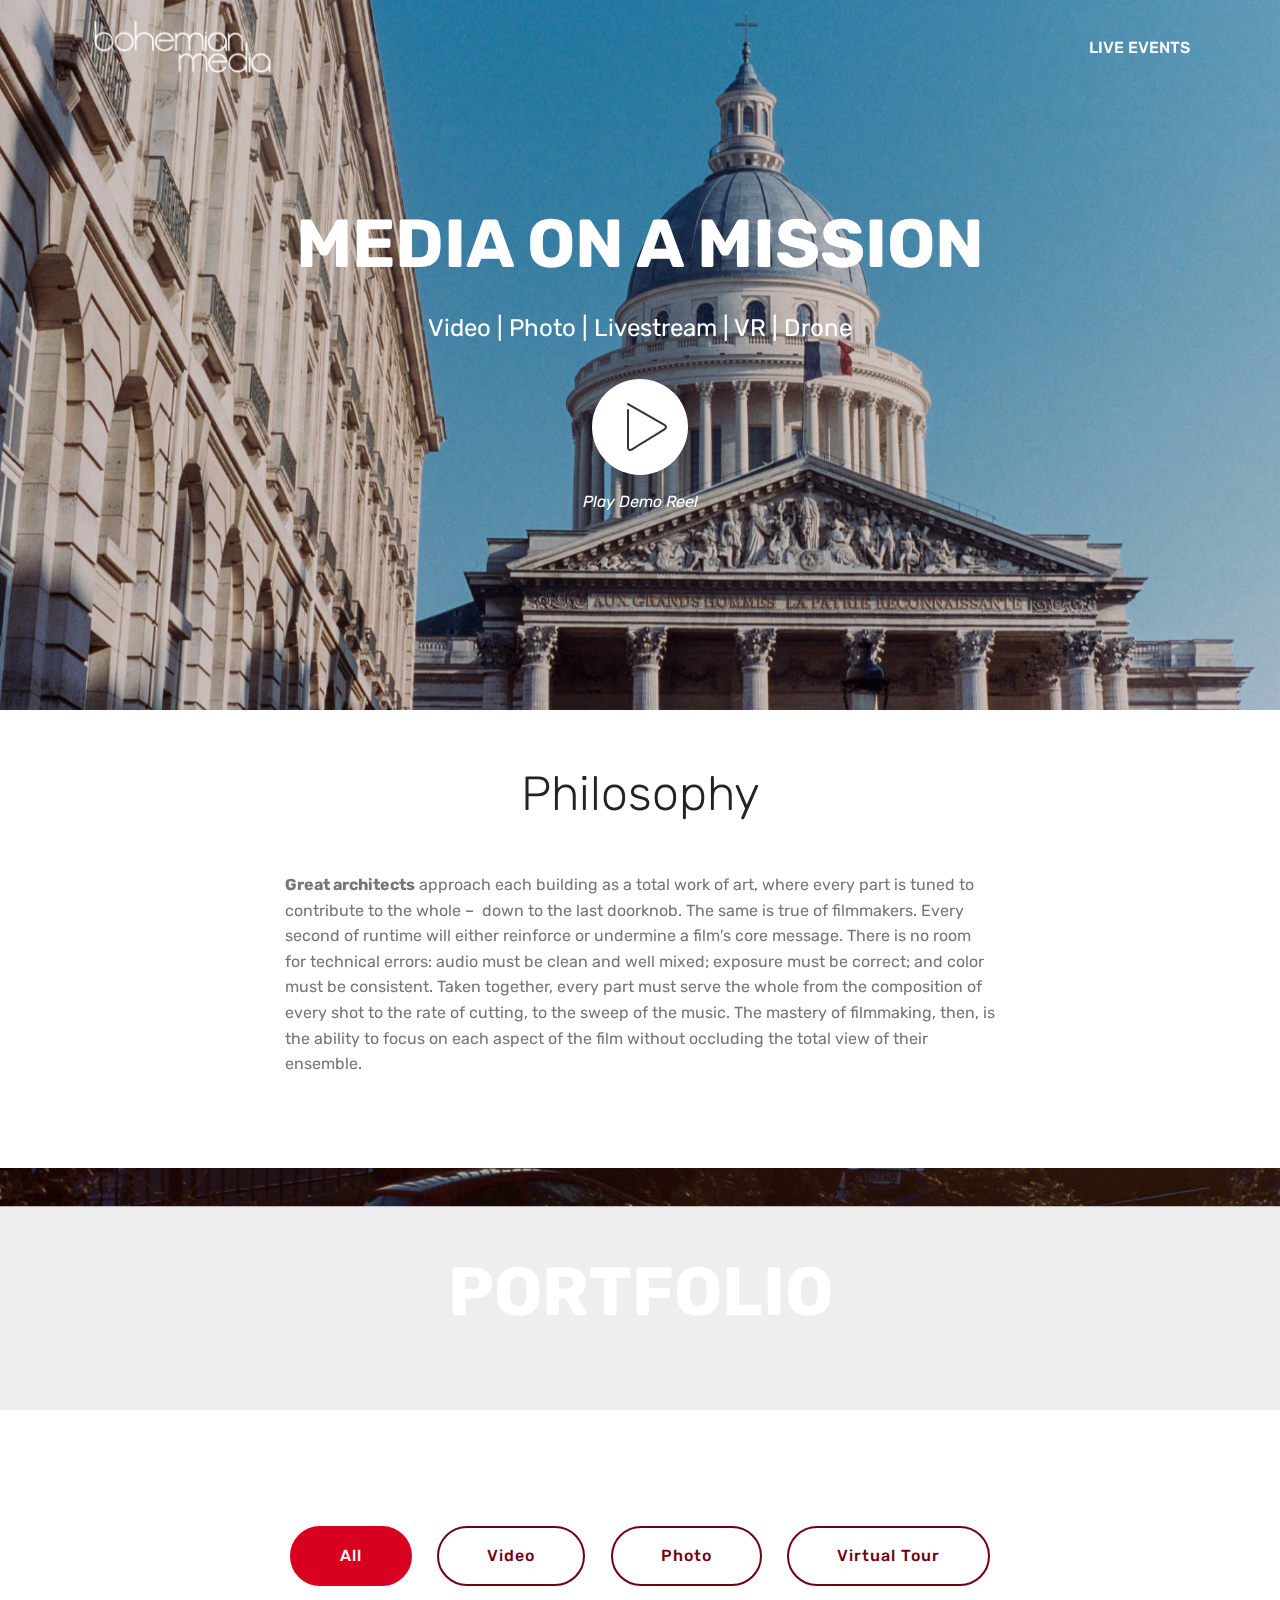
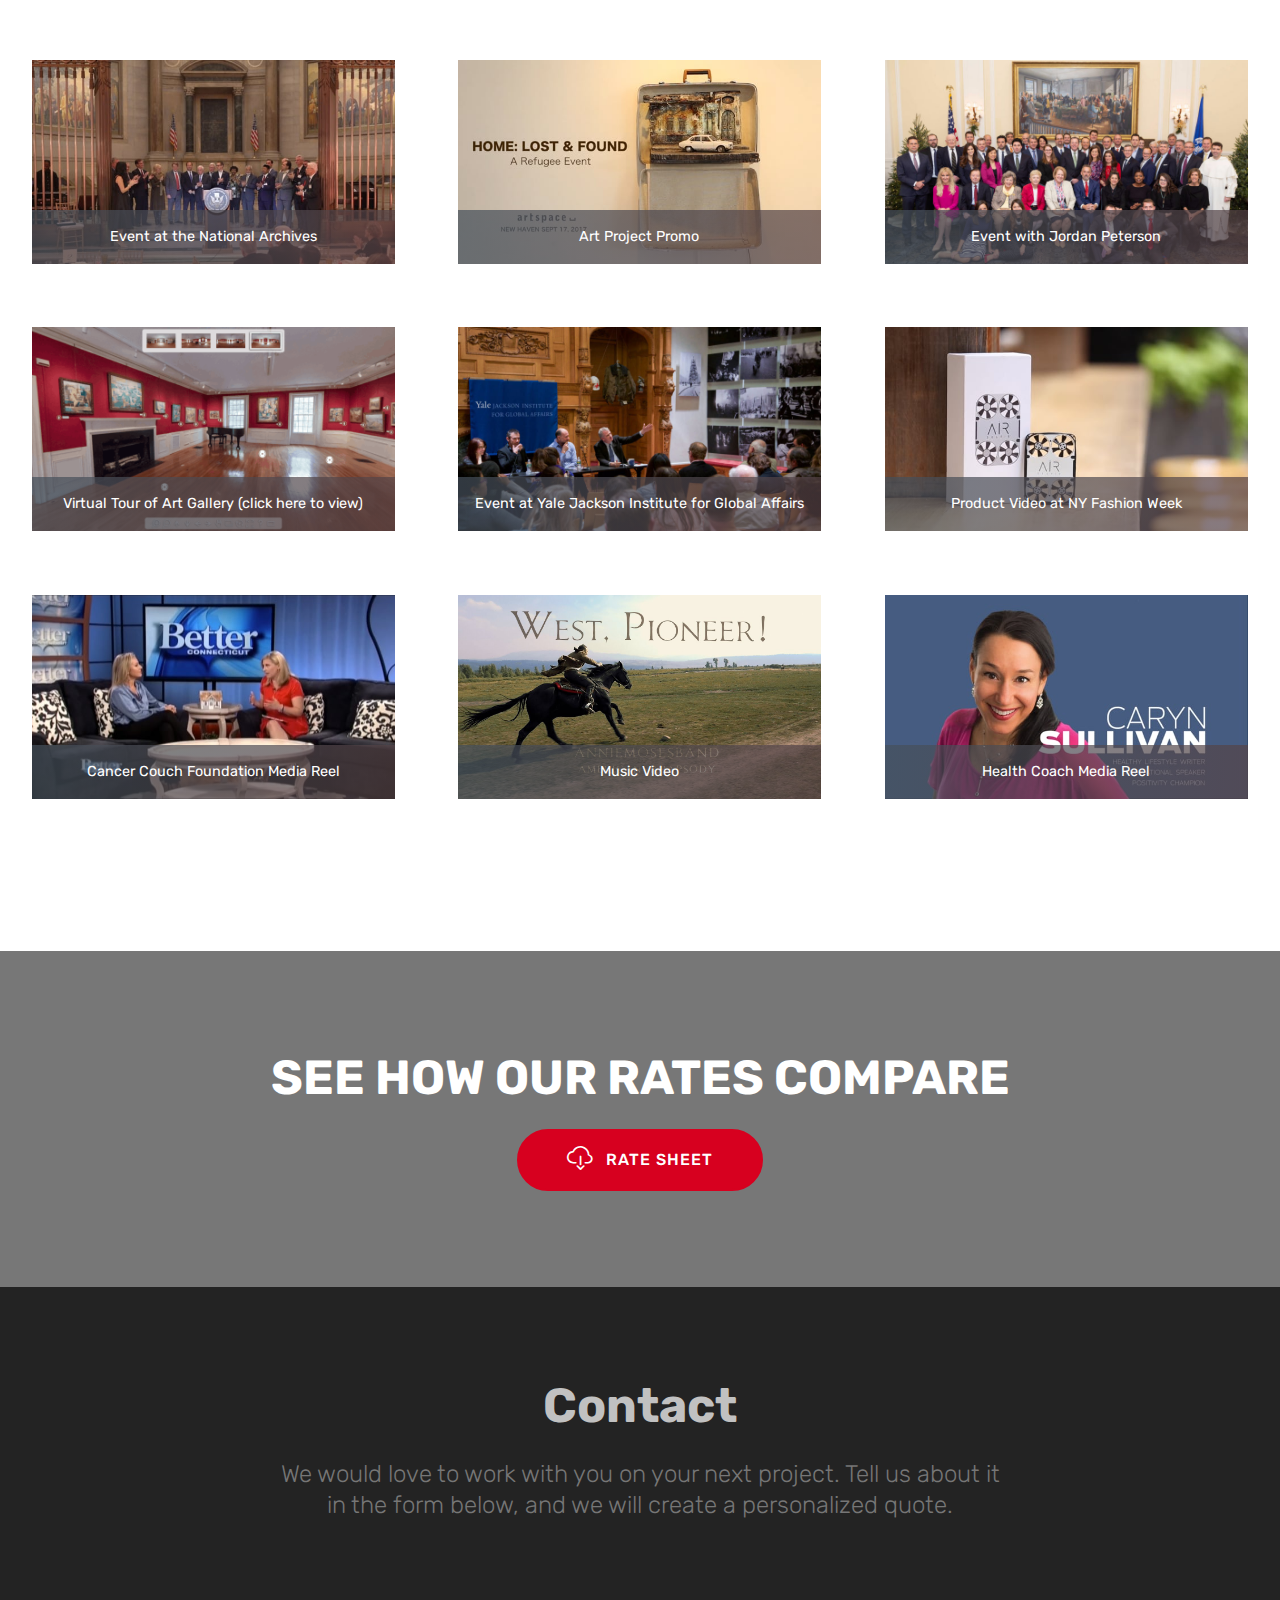
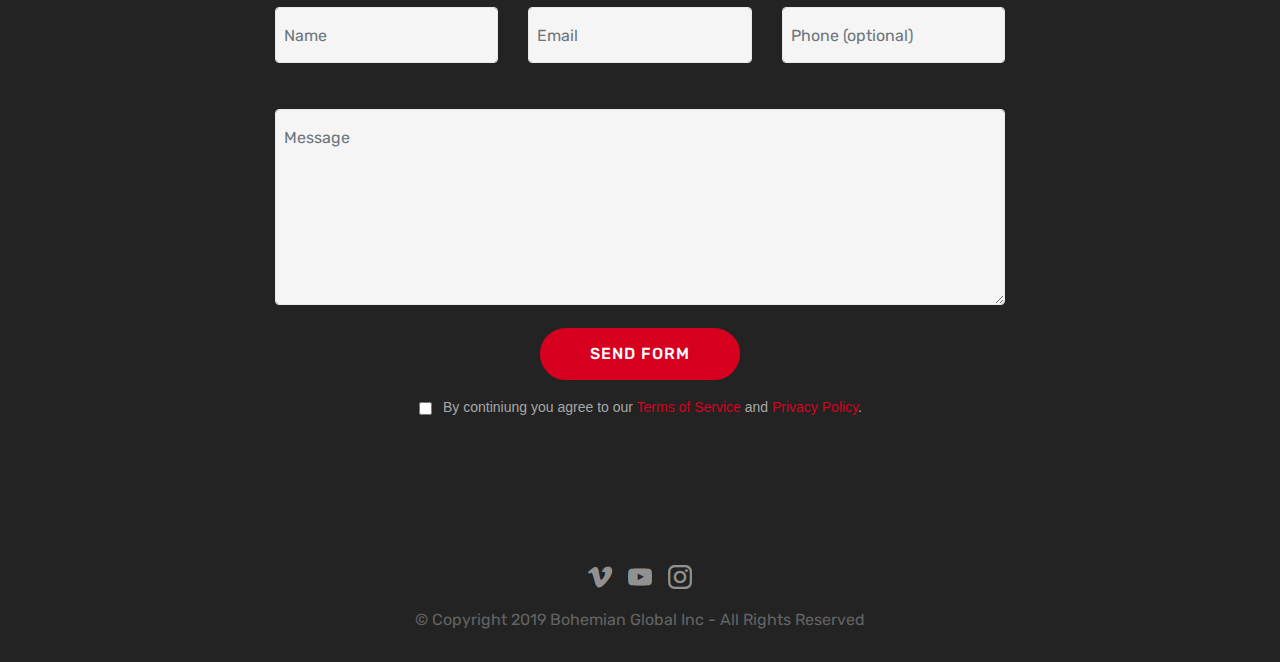
==== commit a10d9efb: "4th Commit" ====
--- a/index.html
+++ b/index.html
@@ -16,7 +16,6 @@
   <link rel="stylesheet" href="assets/bootstrap/css/bootstrap.min.css">
   <link rel="stylesheet" href="assets/bootstrap/css/bootstrap-grid.min.css">
   <link rel="stylesheet" href="assets/bootstrap/css/bootstrap-reboot.min.css">
-  <link rel="stylesheet" href="assets/animatecss/animate.min.css">
   <link rel="stylesheet" href="assets/dropdown/css/style.css">
   <link rel="stylesheet" href="assets/socicon/css/styles.css">
   <link rel="stylesheet" href="assets/gdpr-plugin/gdpr-styles.css">
@@ -66,13 +65,13 @@
             </div>
         </div>
         <div class="collapse navbar-collapse" id="navbarSupportedContent">
-            <ul class="navbar-nav nav-dropdown nav-right" data-app-modern-menu="true"><li class="nav-item"><a class="nav-link link text-white display-4" href="page1.html" target="_blank">LIVE EVENTS</a></li></ul>
+            <ul class="navbar-nav nav-dropdown nav-right" data-app-modern-menu="true"><li class="nav-item"><a class="nav-link link text-white display-4" href="live-events.html" target="_blank">LIVE EVENTS</a></li></ul>
             
         </div>
     </nav>
 </section>
 
-<section class="engine"><a href="https://mobirise.info/q">responsive website templates</a></section><section class="header8 cid-reAiSSprkL mbr-parallax-background" id="header8-o">
+<section class="engine"><a href="https://mobirise.info/e">how to make your own website for free</a></section><section class="header8 cid-reAiSSprkL mbr-parallax-background" id="header8-o">
 
     
 
@@ -210,7 +209,7 @@
             <div class="media-container-column col-lg-8" data-form-type="formoid">
                     <div data-form-alert="" hidden="">Thanks for filling out the form!</div>
             
-                    <form class="mbr-form" action="https://mobirise.com/" method="post" data-form-title="Mobirise Form"><input type="hidden" name="email" data-form-email="true" value="T42TcruRWDaHLWwCVPvCvfIps0E7H1dXVVXKxOUB4N9rXA3LtvdntQiONLZ7/4fkZ1XRHHIYtN/OHIMUeVccveSlQoruHodaN7OEIskIRuJBtjAT6QrwvYpIQ6WbFlfH">
+                    <form class="mbr-form" action="https://mobirise.com/" method="post" data-form-title="Mobirise Form"><input type="hidden" name="email" data-form-email="true" value="wtbhvAdbcAFuLVt+g0n7oqXeKJ/FHgjGrXxSMZUAoErL2jYScsYyDfqPonDMtHmn6zWC33ZRbb46SbOZG2XwgdbrGcwOaGS+/9ymNAKEZ8dlJfWxWv4HHb8iLMFrYH0+">
                         <div class="row row-sm-offset">
                             <div class="col-md-4 multi-horizontal" data-for="name">
                                 <div class="form-group">
@@ -292,7 +291,6 @@
   <script src="assets/bootstrap/js/bootstrap.min.js"></script>
   <script src="assets/playervimeo/vimeo_player.js"></script>
   <script src="assets/parallax/jarallax.min.js"></script>
-  <script src="assets/viewportchecker/jquery.viewportchecker.js"></script>
   <script src="assets/dropdown/js/script.min.js"></script>
   <script src="assets/touchswipe/jquery.touch-swipe.min.js"></script>
   <script src="assets/masonry/masonry.pkgd.min.js"></script>
@@ -307,6 +305,5 @@
   <script src="assets/formoid/formoid.min.js"></script>
   
   
-  <input name="animation" type="hidden">
-  </body>
+</body>
 </html>